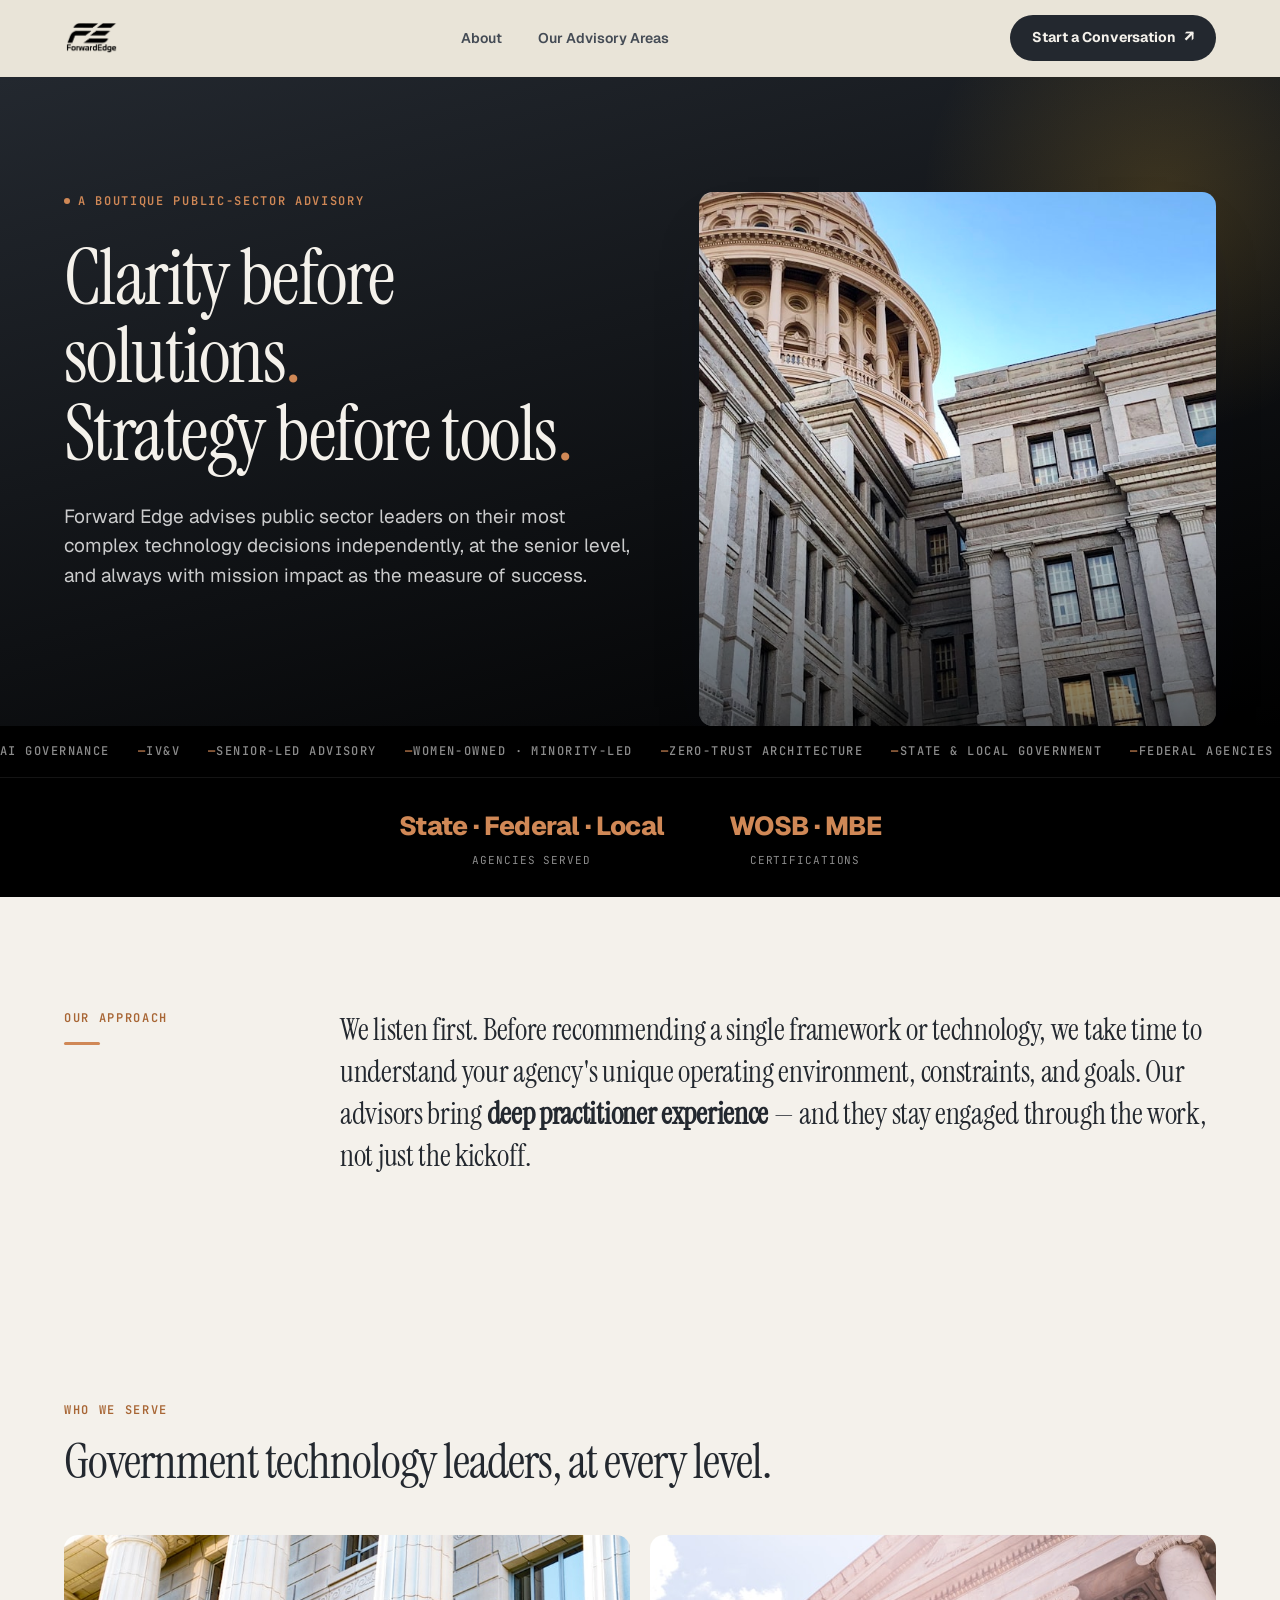
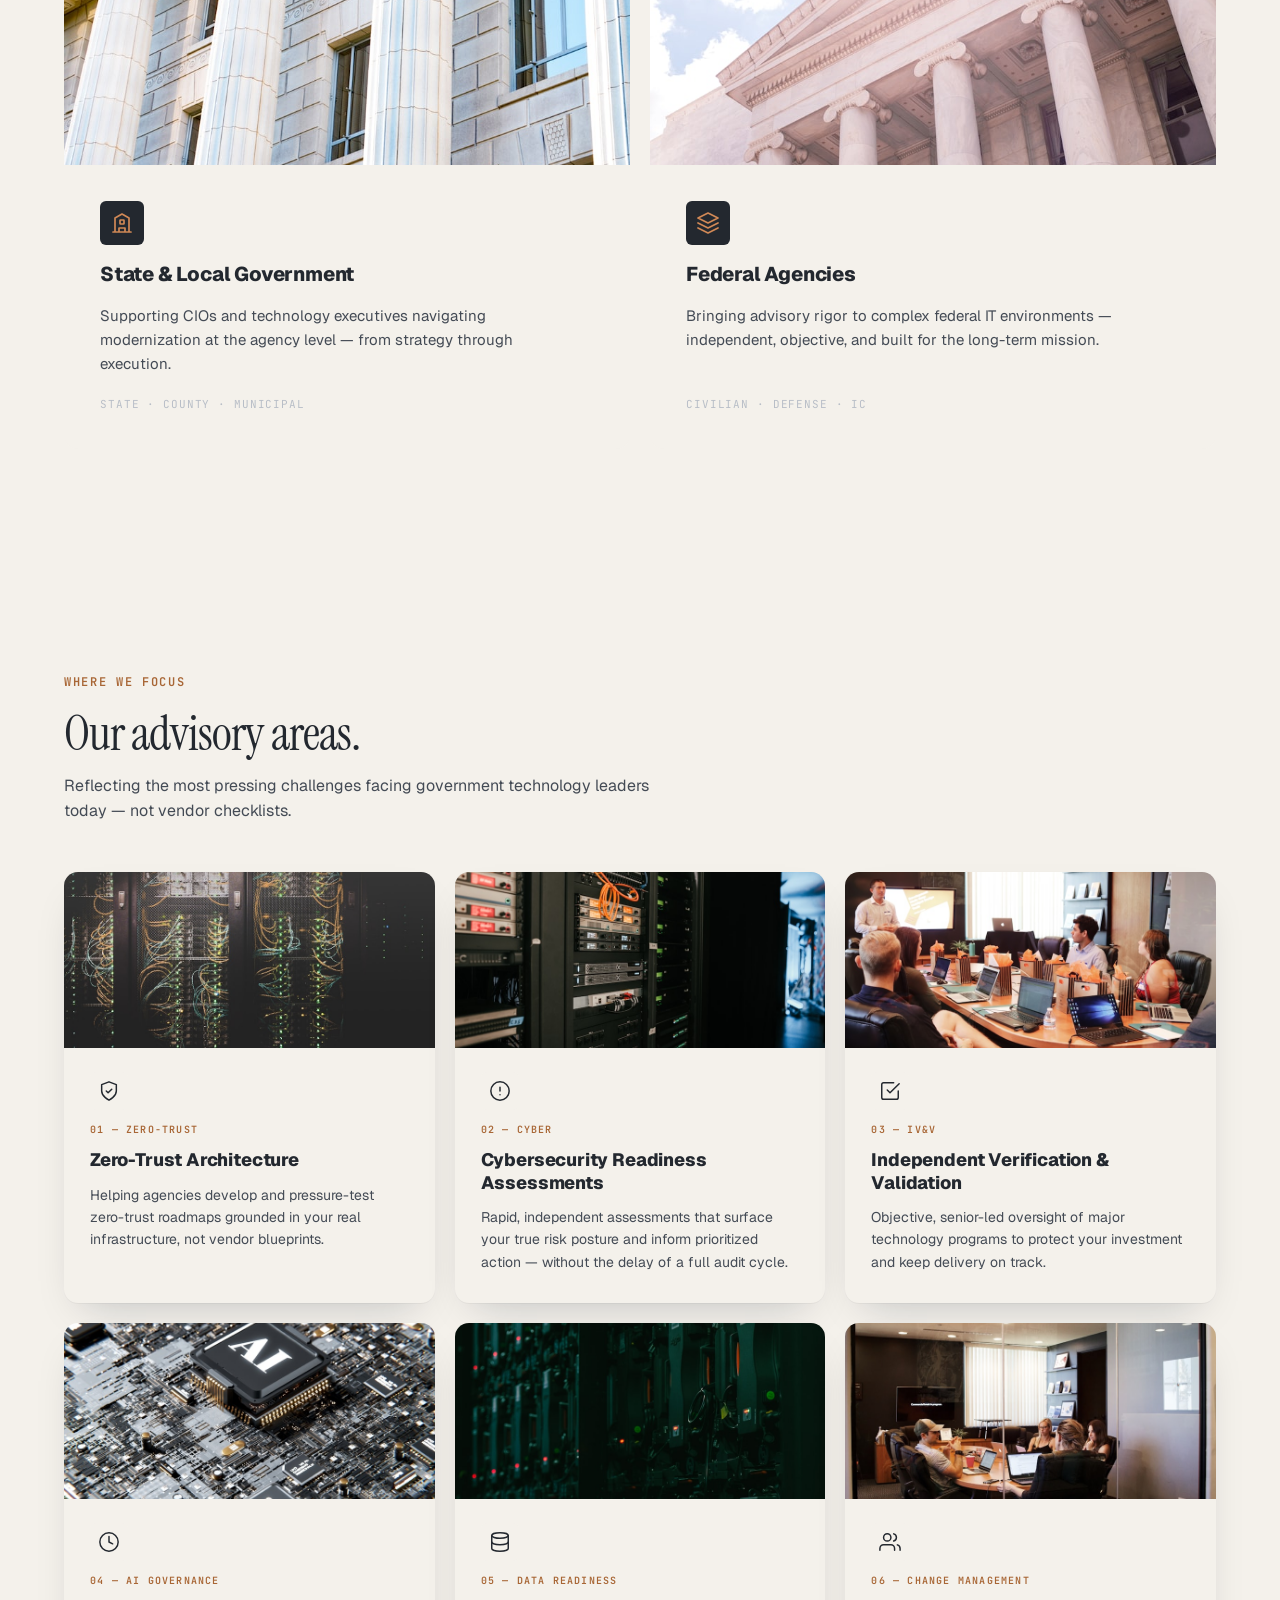
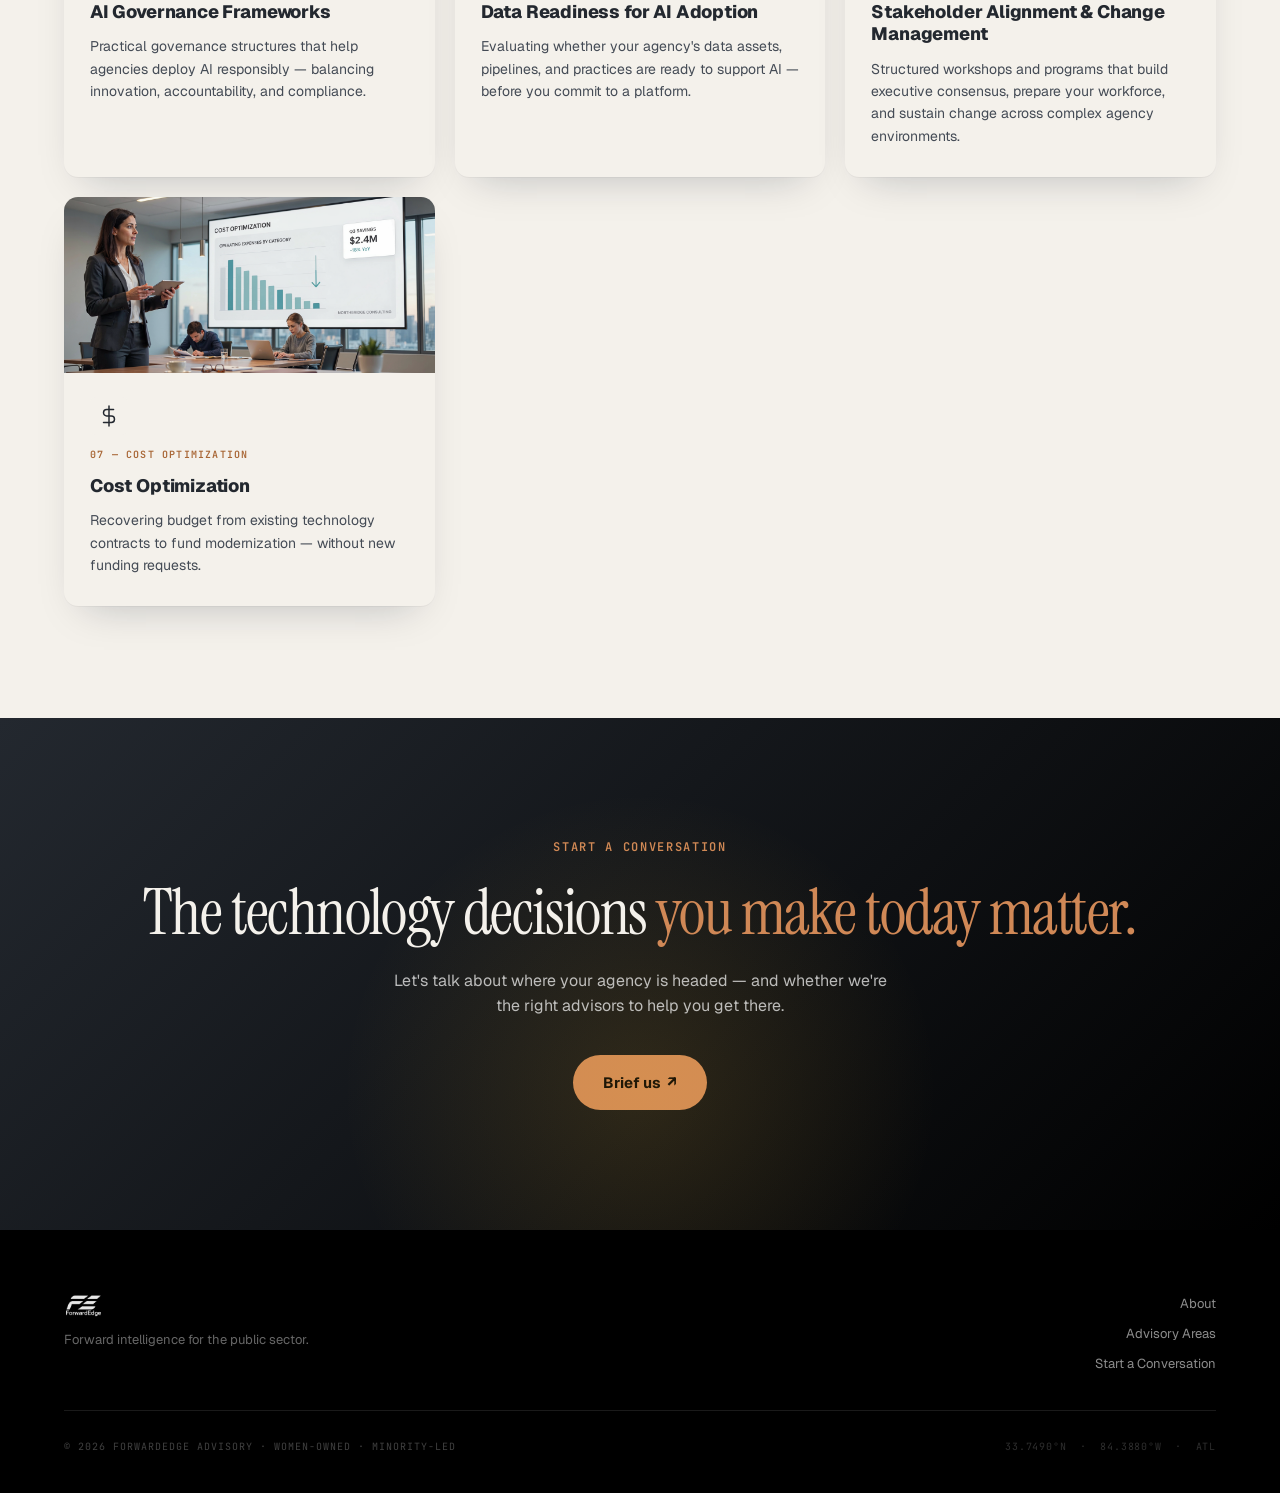
==== index.html @ 0c8e80bb "Hide Insights section and remove all links to it" ====
<!doctype html>
<html lang="en">
<head>
  <meta charset="utf-8" />
  <meta name="viewport" content="width=device-width, initial-scale=1" />
  <meta name="description" content="ForwardEdge Advisory — A women-owned, minority-led, AI-native public sector advisory firm. Strategy, modernization, and responsible AI as one practice." />
  <title>ForwardEdge Advisory — Forward Intelligence for the Public Sector</title>

  <link rel="preconnect" href="https://fonts.googleapis.com" />
  <link rel="preconnect" href="https://fonts.gstatic.com" crossorigin />
  <link href="https://fonts.googleapis.com/css2?family=Instrument+Serif:ital@0;1&family=Geist:wght@400;500;600;700;800&family=JetBrains+Mono:wght@400;500;600&display=swap" rel="stylesheet" />

  <style>
    :root {
      --color-navy:      #23282F;
      --color-navy-deep: #000000;
      --color-navy-mid:  #444B55;
      --color-white:     #F4F1EB;
      --color-fog:       #F4F1EB;
      --color-cloud:     #E8E2D5;
      --color-slate:     #444B55;
      --color-mist:      #B8BEC7;
      --color-gold:      #D08856;
      --color-gold-deep: #A86635;

      --font-display: "Instrument Serif", Georgia, serif;
      --font-sans: "Geist", system-ui, -apple-system, sans-serif;
      --font-mono: "JetBrains Mono", ui-monospace, Menlo, monospace;

      --radius-sm: 6px;
      --radius-md: 14px;
      --radius-pill: 9999px;

      --shadow-card: 0 1px 0 rgba(0,0,0,.04), 0 18px 40px -20px rgba(6,18,38,.25);
      --shadow-hover: 0 2px 0 rgba(0,0,0,.06), 0 30px 60px -28px rgba(6,18,38,.35);

      --container: 1280px;
      --gutter: clamp(20px, 5vw, 72px);
    }

    *, *::before, *::after { box-sizing: border-box; margin: 0; padding: 0; }
    html, body {
      background: var(--color-white);
      color: var(--color-navy);
      font-family: var(--font-sans);
      font-size: 16px;
      line-height: 1.55;
      -webkit-font-smoothing: antialiased;
      -moz-osx-font-smoothing: grayscale;
    }
    img { max-width: 100%; display: block; }
    a { color: inherit; text-decoration: none; }
    ::selection { background: var(--color-gold); color: var(--color-navy-deep); }

    .container { max-width: var(--container); margin: 0 auto; padding: 0 var(--gutter); }

    .eyebrow {
      font-family: var(--font-mono);
      font-size: 12px;
      font-weight: 600;
      letter-spacing: 0.14em;
      text-transform: uppercase;
      color: var(--color-gold-deep);
      display: flex;
      align-items: center;
      gap: 8px;
    }
    .eyebrow .dot { width: 6px; height: 6px; border-radius: 50%; background: var(--color-gold); }
    .eyebrow.on-dark { color: var(--color-gold); }

    /* Nav */
    .nav {
      position: sticky;
      top: 0;
      z-index: 100;
      background: rgba(232,226,213,0.88);
      backdrop-filter: saturate(140%) blur(14px);
      -webkit-backdrop-filter: saturate(140%) blur(14px);
      border-bottom: 1px solid var(--color-cloud);
    }
    .nav-inner {
      display: flex;
      align-items: center;
      justify-content: space-between;
      height: 76px;
      gap: 24px;
    }
    .nav-logo img { height: 34px; width: auto; }
    .nav-links { display: flex; align-items: center; gap: 4px; list-style: none; }
    .nav-links a {
      font-size: 14px;
      font-weight: 600;
      color: var(--color-slate);
      padding: 10px 16px;
      border-radius: var(--radius-pill);
      transition: color .15s, background .15s;
    }
    .nav-links a:hover { color: var(--color-navy); background: var(--color-fog); }
    .nav-cta {
      display: inline-flex;
      align-items: center;
      gap: 8px;
      padding: 12px 22px;
      background: var(--color-navy);
      color: var(--color-white);
      font-size: 14px;
      font-weight: 700;
      border: none;
      border-radius: var(--radius-pill);
      cursor: pointer;
      transition: background .15s, transform .15s;
      white-space: nowrap;
    }
    .nav-cta:hover { background: var(--color-navy-mid); transform: translateY(-1px); }
    .nav-hamburger {
      display: none;
      flex-direction: column;
      gap: 5px;
      background: none;
      border: none;
      cursor: pointer;
      padding: 4px;
    }
    .nav-hamburger span { display: block; width: 22px; height: 2px; background: var(--color-navy); border-radius: 2px; }

    .brand-img {
      width: 100%;
      height: 100%;
      object-fit: cover;
      display: block;
      transition: transform 0.55s ease;
    }

    /* Hero */
    .hero {
      position: relative;
      background: linear-gradient(165deg, var(--color-navy) 0%, var(--color-navy-deep) 100%);
      color: var(--color-white);
      overflow: hidden;
      padding: clamp(72px, 9vw, 120px) 0 0;
    }
    .hero::before {
      content: "";
      position: absolute;
      top: -120px; right: -120px;
      width: 480px; height: 480px;
      border-radius: 50%;
      background: radial-gradient(circle, rgba(242,182,50,0.18), transparent 70%);
    }
    .hero-inner {
      position: relative;
      display: grid;
      grid-template-columns: 1.05fr 0.95fr;
      gap: clamp(40px, 5vw, 80px);
      align-items: center;
    }
    .hero-content { padding-bottom: clamp(64px, 9vw, 104px); }
    .hero-eyebrow { margin-bottom: 28px; }
    .hero-headline {
      font-family: var(--font-display);
      font-size: clamp(44px, 6vw, 80px);
      font-weight: 400;
      line-height: 1.02;
      letter-spacing: -0.02em;
      margin-bottom: 28px;
      max-width: 16ch;
    }
    .hero-headline .accent { color: var(--color-gold); }
    .hero-lead {
      font-size: clamp(16px, 1.5vw, 19px);
      line-height: 1.55;
      color: rgba(255,255,255,0.78);
      max-width: 48ch;
      margin-bottom: 32px;
    }
    .hero-actions { display: flex; align-items: center; gap: 14px; flex-wrap: wrap; margin-bottom: 28px; }
    .hero-note {
      font-family: var(--font-mono);
      font-size: 11px;
      letter-spacing: 0.10em;
      text-transform: uppercase;
      color: rgba(255,255,255,0.45);
    }
    .hero-img-wrap {
      align-self: stretch;
      border-radius: var(--radius-md);
      overflow: hidden;
      min-height: 460px;
      position: relative;
      box-shadow: var(--shadow-hover);
    }
    .hero-img-wrap img {
      position: absolute; inset: 0; width: 100%; height: 100%; object-fit: cover;
      animation: hero-pan 18s ease-in-out infinite alternate;
      transform-origin: center;
    }
    .hero-img-wrap::after {
      content: "";
      position: absolute; inset: 0;
      background: linear-gradient(180deg, rgba(35,40,47,0) 50%, rgba(0,0,0,0.55) 100%);
    }
    @keyframes hero-pan {
      0%   { transform: scale(1) translate(0, 0); }
      100% { transform: scale(1.18) translate(-2.5%, -2%); }
    }

    /* Moving banner */
    .marquee {
      background: var(--color-navy-deep);
      overflow: hidden;
      border-bottom: 1px solid rgba(255,255,255,0.08);
    }
    .marquee-track {
      display: flex;
      width: max-content;
      animation: marquee-scroll 32s linear infinite;
    }
    .marquee-track span {
      display: inline-flex;
      align-items: center;
      gap: 14px;
      padding: 16px 0;
      font-family: var(--font-mono);
      font-size: 12px;
      font-weight: 500;
      letter-spacing: 0.12em;
      text-transform: uppercase;
      color: rgba(255,255,255,0.55);
      white-space: nowrap;
    }
    .marquee-track span::after {
      content: "—";
      color: var(--color-gold);
      margin-left: 14px;
    }
    @keyframes marquee-scroll {
      0%   { transform: translateX(0); }
      100% { transform: translateX(-50%); }
    }
    @media (prefers-reduced-motion: reduce) {
      .hero-img-wrap img { animation: none; }
      .marquee-track { animation: none; }
    }

    .btn {
      display: inline-flex;
      align-items: center;
      gap: 8px;
      padding: 14px 26px;
      font-family: var(--font-sans);
      font-size: 14px;
      font-weight: 700;
      border-radius: var(--radius-pill);
      border: none;
      cursor: pointer;
      transition: all .15s;
      text-decoration: none;
    }
    .btn-gold { background: var(--color-gold); color: var(--color-navy-deep); }
    .btn-gold:hover { background: var(--color-gold-deep); transform: translateY(-1px); }
    .btn-outline-light { background: transparent; color: var(--color-white); border: 1.5px solid rgba(255,255,255,0.35); }
    .btn-outline-light:hover { border-color: var(--color-white); }
    .btn-navy { background: var(--color-navy); color: var(--color-white); }
    .btn-navy:hover { background: var(--color-navy-mid); transform: translateY(-1px); }
    .btn-outline-dark { background: transparent; color: var(--color-navy); border: 1.5px solid var(--color-cloud); }
    .btn-outline-dark:hover { border-color: var(--color-navy); }
    .btn-arrow { font-size: 16px; line-height: 1; }

    /* Stat strip */
    .stat-strip {
      background: var(--color-navy-deep);
      padding: 28px 0;
    }
    .stat-grid {
      display: flex;
      justify-content: center;
      flex-wrap: wrap;
      gap: 24px 64px;
      text-align: center;
    }
    .stat-grid .stat-num {
      font-size: clamp(18px, 2.2vw, 26px);
      font-weight: 800;
      color: var(--color-gold);
      letter-spacing: -0.02em;
      white-space: nowrap;
    }
    .stat-grid .stat-label {
      font-family: var(--font-mono);
      font-size: 11px;
      letter-spacing: 0.08em;
      text-transform: uppercase;
      color: rgba(255,255,255,0.55);
      margin-top: 6px;
    }

    /* Positioning */
    .positioning { padding: clamp(72px, 9vw, 112px) 0; background: var(--color-fog); }
    .positioning-inner {
      display: grid;
      grid-template-columns: 220px 1fr;
      gap: 56px;
      align-items: start;
    }
    .positioning-rule { width: 36px; height: 3px; background: var(--color-gold); margin-top: 14px; border-radius: 2px; }
    .positioning-text {
      font-family: var(--font-display);
      font-size: clamp(22px, 2.8vw, 30px);
      font-weight: 400;
      line-height: 1.4;
      letter-spacing: -0.01em;
      color: var(--color-navy);
    }
    .positioning-text strong { color: var(--color-navy); font-weight: 800; }

    /* Section headers */
    .section-header { margin-bottom: 48px; max-width: 70ch; }
    .section-header .eyebrow { margin-bottom: 16px; }
    .section-header h2 {
      font-family: var(--font-display);
      font-size: clamp(32px, 4vw, 48px);
      font-weight: 400;
      letter-spacing: -0.02em;
      color: var(--color-navy);
      line-height: 1.08;
      margin-bottom: 14px;
    }
    .section-header p { font-size: 16px; color: var(--color-slate); max-width: 56ch; }
    .section-header.split { display: flex; align-items: flex-end; justify-content: space-between; gap: 24px; }

    /* Who we serve */
    .serve { padding: clamp(72px, 9vw, 112px) 0; background: var(--color-white); }
    .serve-grid { display: grid; grid-template-columns: 1fr 1fr; gap: 20px; }
    .serve-card {
      background: var(--color-fog);
      border-radius: var(--radius-md);
      overflow: hidden;
      display: flex;
      flex-direction: column;
      transition: box-shadow .2s, transform .2s;
    }
    .serve-card:hover { box-shadow: var(--shadow-hover); transform: translateY(-3px); }
    .serve-card-img { height: 230px; overflow: hidden; }
    .serve-card-img img { width: 100%; height: 100%; object-fit: cover; transition: transform .55s ease; }
    .serve-card:hover .serve-card-img img { transform: scale(1.05); }
    .serve-card-body { padding: clamp(26px, 3vw, 36px); display: flex; flex-direction: column; gap: 14px; flex: 1; }
    .serve-icon {
      width: 44px; height: 44px;
      display: flex; align-items: center; justify-content: center;
      background: var(--color-navy);
      border-radius: var(--radius-sm);
    }
    .serve-icon svg { width: 24px; height: 24px; stroke: var(--color-gold); fill: none; stroke-width: 1.7; }
    .serve-card h3 { font-size: 20px; font-weight: 800; color: var(--color-navy); letter-spacing: -0.01em; }
    .serve-card p { font-size: 15px; color: var(--color-slate); line-height: 1.6; max-width: 44ch; }
    .serve-tag { margin-top: auto; padding-top: 6px; font-family: var(--font-mono); font-size: 11px; letter-spacing: 0.08em; text-transform: uppercase; color: var(--color-mist); }

    /* Advisory */
    .advisory { padding: clamp(72px, 9vw, 112px) 0; background: var(--color-fog); }
    .advisory-grid { display: grid; grid-template-columns: repeat(3, 1fr); gap: 20px; }
    .advisory-card {
      background: var(--color-white);
      border-radius: var(--radius-md);
      box-shadow: var(--shadow-card);
      overflow: hidden;
      display: flex;
      flex-direction: column;
      transition: box-shadow .2s, transform .2s;
    }
    .advisory-card:hover { box-shadow: var(--shadow-hover); transform: translateY(-3px); }
    .advisory-card-img { height: 176px; overflow: hidden; position: relative; }
    .advisory-card-img img { width: 100%; height: 100%; object-fit: cover; transition: transform .55s ease; }
    .advisory-card:hover .advisory-card-img img { transform: scale(1.06); }
    .advisory-card-body { padding: 24px 26px 30px; display: flex; flex-direction: column; gap: 12px; flex: 1; }
    .advisory-card-icon {
      width: 38px; height: 38px;
      display: flex; align-items: center; justify-content: center;
      background: var(--color-fog);
      border-radius: var(--radius-sm);
    }
    .advisory-card-icon svg { width: 22px; height: 22px; stroke: var(--color-navy); stroke-width: 1.6; fill: none; stroke-linecap: round; stroke-linejoin: round; }
    .advisory-card-num { font-family: var(--font-mono); font-size: 10px; letter-spacing: 0.12em; text-transform: uppercase; color: var(--color-gold-deep); font-weight: 600; }
    .advisory-card h3 { font-size: 18px; font-weight: 800; color: var(--color-navy); letter-spacing: -0.01em; line-height: 1.25; }
    .advisory-card p { font-size: 14px; color: var(--color-slate); line-height: 1.6; flex: 1; }

    /* How we work */
    .how { padding: clamp(72px, 9vw, 112px) 0; background: var(--color-navy); color: var(--color-white); }
    .how-inner { display: grid; grid-template-columns: 1fr 1fr; gap: clamp(40px, 6vw, 96px); align-items: start; }
    .how-left h2 { font-family: var(--font-display); font-size: clamp(32px, 4vw, 48px); font-weight: 400; letter-spacing: -0.02em; line-height: 1.08; margin-bottom: 20px; }
    .how-left .eyebrow { margin-bottom: 18px; }
    .how-left p { font-size: 16px; color: rgba(255,255,255,0.72); line-height: 1.6; margin-bottom: 32px; max-width: 50ch; }
    .how-steps { display: flex; flex-direction: column; border-top: 1px solid rgba(255,255,255,0.14); }
    .how-step { display: grid; grid-template-columns: 44px 1fr; gap: 16px; padding: 22px 0; border-bottom: 1px solid rgba(255,255,255,0.14); }
    .how-step-num { font-family: var(--font-mono); font-size: 12px; font-weight: 700; color: var(--color-gold); padding-top: 2px; }
    .how-step h4 { font-size: 15px; font-weight: 700; margin-bottom: 4px; }
    .how-step p { font-size: 14px; color: rgba(255,255,255,0.6); line-height: 1.5; margin: 0; }
    .how-right { padding-top: 8px; }
    .how-principles { background: rgba(255,255,255,0.06); border: 1px solid rgba(255,255,255,0.12); border-radius: var(--radius-md); padding: 32px; }
    .how-principles .eyebrow { margin-bottom: 22px; }
    .principle { padding: 18px 0; border-bottom: 1px solid rgba(255,255,255,0.12); }
    .principle:last-child { border-bottom: none; }
    .principle-quote { font-family: var(--font-display); font-size: 18px; font-weight: 400; font-style: italic; letter-spacing: -0.01em; line-height: 1.4; color: var(--color-white); }

    /* Insights */
    .insights { padding: clamp(72px, 9vw, 112px) 0; background: var(--color-white); }
    .insights-grid { display: grid; grid-template-columns: repeat(3, 1fr); gap: 20px; }
    .insight-card {
      background: var(--color-fog);
      border-radius: var(--radius-md);
      padding: 28px 26px 30px;
      display: flex;
      flex-direction: column;
      gap: 14px;
      transition: box-shadow .2s, transform .2s;
      cursor: pointer;
    }
    .insight-card:hover { box-shadow: var(--shadow-hover); transform: translateY(-3px); background: var(--color-white); }
    .insight-meta { font-family: var(--font-mono); font-size: 11px; letter-spacing: 0.08em; text-transform: uppercase; color: var(--color-mist); }
    .insight-card h3 { font-family: var(--font-display); font-size: 22px; font-weight: 400; color: var(--color-navy); line-height: 1.2; letter-spacing: -0.01em; }
    .insight-card p { font-size: 14px; color: var(--color-slate); line-height: 1.55; }
    .insight-arrow { display: inline-flex; align-items: center; gap: 6px; font-family: var(--font-mono); font-size: 11px; font-weight: 700; letter-spacing: 0.08em; text-transform: uppercase; color: var(--color-gold-deep); margin-top: auto; padding-top: 6px; }

    /* CTA strip */
    .cta-strip {
      padding: clamp(72px, 10vw, 120px) 0;
      background: linear-gradient(135deg, var(--color-navy) 0%, var(--color-navy-deep) 100%);
      text-align: center;
      color: var(--color-white);
      position: relative;
      overflow: hidden;
    }
    .cta-strip::before {
      content: "";
      position: absolute; bottom: -160px; left: 50%;
      transform: translateX(-50%);
      width: 600px; height: 600px;
      border-radius: 50%;
      background: radial-gradient(circle, rgba(242,182,50,0.14), transparent 70%);
    }
    .cta-strip .eyebrow { justify-content: center; margin-bottom: 24px; }
    .cta-strip h2 { font-family: var(--font-display); font-size: clamp(36px, 5vw, 64px); font-weight: 400; letter-spacing: -0.025em; line-height: 1.0; margin-bottom: 24px; position: relative; }
    .cta-strip h2 .accent { color: var(--color-gold); }
    .cta-strip p { font-size: 16px; color: rgba(255,255,255,0.7); max-width: 46ch; margin: 0 auto 36px; line-height: 1.55; position: relative; }

    /* Footer */
    .footer { padding: clamp(48px, 5vw, 72px) 0 clamp(24px, 3vw, 40px); background: var(--color-navy-deep); color: var(--color-white); }
    .footer-inner { display: grid; grid-template-columns: 1fr auto; gap: 40px; padding-bottom: 36px; border-bottom: 1px solid rgba(255,255,255,0.1); margin-bottom: 28px; }
    .footer-logo img { height: 24px; width: auto; filter: brightness(0) invert(1); opacity: 0.9; }
    .footer-tagline { font-size: 13px; color: rgba(255,255,255,0.4); margin-top: 12px; }
    .footer-nav { display: flex; flex-direction: column; gap: 10px; align-items: flex-end; }
    .footer-nav a { font-size: 13px; color: rgba(255,255,255,0.55); transition: color .15s; }
    .footer-nav a:hover { color: var(--color-gold); }
    .footer-bottom { display: flex; align-items: center; justify-content: space-between; gap: 16px; }
    .footer-copy { font-family: var(--font-mono); font-size: 10px; letter-spacing: 0.10em; text-transform: uppercase; color: rgba(255,255,255,0.25); }
    .footer-coord { font-family: var(--font-mono); font-size: 10px; letter-spacing: 0.08em; color: rgba(255,255,255,0.18); }

    /* Mobile nav overlay */
    .mobile-nav { display: none; position: fixed; inset: 0; z-index: 200; background: var(--color-navy); padding: 20px var(--gutter) 40px; flex-direction: column; }
    .mobile-nav.open { display: flex; }
    .mobile-nav-top { display: flex; justify-content: space-between; align-items: center; margin-bottom: 40px; }
    .mobile-nav ul { list-style: none; display: flex; flex-direction: column; flex: 1; }
    .mobile-nav ul li a { display: block; font-size: 26px; font-weight: 700; color: var(--color-white); padding: 16px 0; border-bottom: 1px solid rgba(255,255,255,0.12); }
    .mobile-nav-cta { margin-top: 32px; }
    .close-btn { background: none; border: none; cursor: pointer; font-size: 24px; color: var(--color-white); line-height: 1; }

    @media (max-width: 1000px) {
      .hero-inner { grid-template-columns: 1fr; }
      .hero-img-wrap { display: none; }
    }
    @media (max-width: 900px) {
      .nav-links { display: none; }
      .nav-cta { display: none; }
      .nav-hamburger { display: flex; }
      .advisory-grid { grid-template-columns: 1fr 1fr; }
      .insights-grid { grid-template-columns: 1fr 1fr; }
      .how-inner { grid-template-columns: 1fr; }
      .positioning-inner { grid-template-columns: 1fr; gap: 24px; }
    }
    @media (max-width: 640px) {
      .serve-grid { grid-template-columns: 1fr; }
      .advisory-grid { grid-template-columns: 1fr; }
      .insights-grid { grid-template-columns: 1fr; }
      .section-header.split { flex-direction: column; align-items: flex-start; }
      .footer-inner { grid-template-columns: 1fr; }
      .footer-nav { align-items: flex-start; }
      .footer-bottom { flex-direction: column; align-items: flex-start; gap: 8px; }
    }
  </style>
</head>

<body>

  <!-- Nav -->
  <nav class="nav" role="navigation" aria-label="Main navigation">
    <div class="container">
      <div class="nav-inner">
        <a href="/" class="nav-logo" aria-label="ForwardEdge — Home">
          <img src="assets/fe-lockup-black.png" alt="ForwardEdge" />
        </a>
        <ul class="nav-links">
          <li><a href="#about">About</a></li>
          <li><a href="#advisory">Our Advisory Areas</a></li>
        </ul>
        <a href="#contact" class="nav-cta">Start a Conversation <span class="btn-arrow">↗</span></a>
        <button class="nav-hamburger" id="menuBtn" aria-label="Open menu" aria-expanded="false">
          <span></span><span></span><span></span>
        </button>
      </div>
    </div>
  </nav>

  <!-- Mobile nav -->
  <div class="mobile-nav" id="mobileNav" role="dialog" aria-label="Navigation menu">
    <div class="mobile-nav-top">
      <a href="/" class="nav-logo">
        <img src="assets/fe-lockup-paper.png" alt="ForwardEdge" style="height:30px; filter:brightness(0) invert(1);" />
      </a>
      <button class="close-btn" id="closeBtn" aria-label="Close menu">✕</button>
    </div>
    <ul>
      <li><a href="#about" onclick="closeMobileNav()">About</a></li>
      <li><a href="#advisory" onclick="closeMobileNav()">Our Advisory Areas</a></li>
    </ul>
    <div class="mobile-nav-cta">
      <a href="#contact" class="btn btn-gold" onclick="closeMobileNav()" style="font-size:15px; padding:14px 24px;">
        Start a Conversation <span class="btn-arrow">↗</span>
      </a>
    </div>
  </div>

  <!-- Hero -->
  <section class="hero" id="home">
    <div class="container">
      <div class="hero-inner">
        <div class="hero-content">
          <div class="eyebrow on-dark hero-eyebrow"><span class="dot"></span>A BOUTIQUE PUBLIC-SECTOR ADVISORY</div>
          <h1 class="hero-headline">Clarity before solutions<span class="accent">.</span><br>Strategy before tools<span class="accent">.</span></h1>
          <p class="hero-lead">
            Forward Edge advises public sector leaders on their most complex technology decisions independently, at the senior level, and always with mission impact as the measure of success.
          </p>
        </div>
        <div class="hero-img-wrap">
          <img src="assets/img/hero.jpg" alt="Government architecture" loading="eager" />
        </div>
      </div>
    </div>
  </section>

  <!-- Moving banner -->
  <div class="marquee" aria-hidden="true">
    <div class="marquee-track">
      <span>AI Governance</span><span>IV&amp;V</span><span>Senior-Led Advisory</span><span>Women-Owned · Minority-Led</span><span>Zero-Trust Architecture</span><span>State &amp; Local Government</span><span>Federal Agencies</span>
      <span>AI Governance</span><span>IV&amp;V</span><span>Senior-Led Advisory</span><span>Women-Owned · Minority-Led</span><span>Zero-Trust Architecture</span><span>State &amp; Local Government</span><span>Federal Agencies</span>
    </div>
  </div>

  <!-- Stat strip -->
  <div class="stat-strip">
    <div class="container">
      <div class="stat-grid">
        <div><div class="stat-num">State · Federal · Local</div><div class="stat-label">Agencies Served</div></div>
        <div><div class="stat-num">WOSB · MBE</div><div class="stat-label">Certifications</div></div>
      </div>
    </div>
  </div>

  <!-- Positioning -->
  <section class="positioning" id="about">
    <div class="container">
      <div class="positioning-inner">
        <div>
          <div class="eyebrow">OUR APPROACH</div>
          <div class="positioning-rule"></div>
        </div>
        <p class="positioning-text">
          We listen first. Before recommending a single framework or technology, we take time to understand your agency's unique operating environment, constraints, and goals. Our advisors bring <strong>deep practitioner experience</strong> — and they stay engaged through the work, not just the kickoff.
        </p>
      </div>
    </div>
  </section>

  <!-- Who We Serve -->
  <section class="serve">
    <div class="container">
      <div class="section-header">
        <div class="eyebrow">WHO WE SERVE</div>
        <h2>Government technology leaders, at every level.</h2>
      </div>
      <div class="serve-grid">

        <div class="serve-card">
          <div class="serve-card-img"><img src="assets/img/state-local.jpg" alt="State and local government building" loading="lazy" /></div>
          <div class="serve-card-body">
            <div class="serve-icon">
              <svg viewBox="0 0 24 24" stroke-linecap="round" stroke-linejoin="round"><path d="M3 21h18M5 21V7l7-4 7 4v14M9 21v-4h6v4"/><rect x="10" y="9" width="4" height="4" rx=".5"/></svg>
            </div>
            <h3>State &amp; Local Government</h3>
            <p>Supporting CIOs and technology executives navigating modernization at the agency level — from strategy through execution.</p>
            <div class="serve-tag">State · County · Municipal</div>
          </div>
        </div>

        <div class="serve-card">
          <div class="serve-card-img"><img src="assets/img/federal.jpg" alt="Federal government building" loading="lazy" /></div>
          <div class="serve-card-body">
            <div class="serve-icon">
              <svg viewBox="0 0 24 24" stroke-linecap="round" stroke-linejoin="round"><path d="M12 2L2 7l10 5 10-5-10-5zM2 17l10 5 10-5M2 12l10 5 10-5"/></svg>
            </div>
            <h3>Federal Agencies</h3>
            <p>Bringing advisory rigor to complex federal IT environments — independent, objective, and built for the long-term mission.</p>
            <div class="serve-tag">Civilian · Defense · IC</div>
          </div>
        </div>

      </div>
    </div>
  </section>

  <!-- Advisory Areas -->
  <section class="advisory" id="advisory">
    <div class="container">
      <div class="section-header">
        <div class="eyebrow">WHERE WE FOCUS</div>
        <h2>Our advisory areas.</h2>
        <p>Reflecting the most pressing challenges facing government technology leaders today — not vendor checklists.</p>
      </div>
      <div class="advisory-grid">

        <article class="advisory-card">
          <div class="advisory-card-img"><img src="assets/img/zero-trust.jpg" alt="Network infrastructure cables" loading="lazy" /></div>
          <div class="advisory-card-body">
            <div class="advisory-card-icon"><svg viewBox="0 0 24 24"><path d="M12 22s8-4 8-10V5l-8-3-8 3v7c0 6 8 10 8 10z"/><path d="M9 12l2 2 4-4"/></svg></div>
            <div class="advisory-card-num">01 — Zero-Trust</div>
            <h3>Zero-Trust Architecture</h3>
            <p>Helping agencies develop and pressure-test zero-trust roadmaps grounded in your real infrastructure, not vendor blueprints.</p>
          </div>
        </article>

        <article class="advisory-card">
          <div class="advisory-card-img"><img src="assets/img/cyber.jpg" alt="Server rack in data center" loading="lazy" /></div>
          <div class="advisory-card-body">
            <div class="advisory-card-icon"><svg viewBox="0 0 24 24"><circle cx="12" cy="12" r="10"/><path d="M12 8v4M12 16h.01"/></svg></div>
            <div class="advisory-card-num">02 — Cyber</div>
            <h3>Cybersecurity Readiness Assessments</h3>
            <p>Rapid, independent assessments that surface your true risk posture and inform prioritized action — without the delay of a full audit cycle.</p>
          </div>
        </article>

        <article class="advisory-card">
          <div class="advisory-card-img"><img src="assets/img/ivv.jpg" alt="Professional team review meeting" loading="lazy" /></div>
          <div class="advisory-card-body">
            <div class="advisory-card-icon"><svg viewBox="0 0 24 24"><path d="M9 11l3 3L22 4"/><path d="M21 12v7a2 2 0 01-2 2H5a2 2 0 01-2-2V5a2 2 0 012-2h11"/></svg></div>
            <div class="advisory-card-num">03 — IV&amp;V</div>
            <h3>Independent Verification &amp; Validation</h3>
            <p>Objective, senior-led oversight of major technology programs to protect your investment and keep delivery on track.</p>
          </div>
        </article>

        <article class="advisory-card">
          <div class="advisory-card-img"><img src="assets/img/ai-gov.jpg" alt="AI chip technology" loading="lazy" /></div>
          <div class="advisory-card-body">
            <div class="advisory-card-icon"><svg viewBox="0 0 24 24"><path d="M12 2a10 10 0 100 20A10 10 0 0012 2z"/><path d="M12 6v6l4 2"/></svg></div>
            <div class="advisory-card-num">04 — AI Governance</div>
            <h3>AI Governance Frameworks</h3>
            <p>Practical governance structures that help agencies deploy AI responsibly — balancing innovation, accountability, and compliance.</p>
          </div>
        </article>

        <article class="advisory-card">
          <div class="advisory-card-img"><img src="assets/img/data-ready.jpg" alt="Large scale data center equipment array" loading="lazy" /></div>
          <div class="advisory-card-body">
            <div class="advisory-card-icon"><svg viewBox="0 0 24 24"><ellipse cx="12" cy="5" rx="9" ry="3"/><path d="M21 12c0 1.66-4.03 3-9 3s-9-1.34-9-3"/><path d="M3 5v14c0 1.66 4.03 3 9 3s9-1.34 9-3V5"/></svg></div>
            <div class="advisory-card-num">05 — Data Readiness</div>
            <h3>Data Readiness for AI Adoption</h3>
            <p>Evaluating whether your agency's data assets, pipelines, and practices are ready to support AI — before you commit to a platform.</p>
          </div>
        </article>

        <article class="advisory-card">
          <div class="advisory-card-img"><img src="assets/img/stakeholder.jpg" alt="Professionals collaborating at table" loading="lazy" /></div>
          <div class="advisory-card-body">
            <div class="advisory-card-icon"><svg viewBox="0 0 24 24"><path d="M17 21v-2a4 4 0 00-4-4H5a4 4 0 00-4 4v2"/><circle cx="9" cy="7" r="4"/><path d="M23 21v-2a4 4 0 00-3-3.87M16 3.13a4 4 0 010 7.75"/></svg></div>
            <div class="advisory-card-num">06 — Change Management</div>
            <h3>Stakeholder Alignment &amp; Change Management</h3>
            <p>Structured workshops and programs that build executive consensus, prepare your workforce, and sustain change across complex agency environments.</p>
          </div>
        </article>

        <!-- 07 Cost Optimization -->
        <article class="advisory-card">
          <div class="advisory-card-img"><img src="assets/img/cost-optimization.png" alt="Advisor presenting a cost optimization analysis in a meeting room" loading="lazy" /></div>
          <div class="advisory-card-body">
            <div class="advisory-card-icon">
              <svg viewBox="0 0 24 24"><path d="M12 1v22M17 5H9.5a3.5 3.5 0 000 7h5a3.5 3.5 0 010 7H6"/></svg>
            </div>
            <div class="advisory-card-num">07 — Cost Optimization</div>
            <h3>Cost Optimization</h3>
            <p>Recovering budget from existing technology contracts to fund modernization — without new funding requests.</p>
          </div>
        </article>

      </div>
    </div>
  </section>

  <!-- How We Work (hidden) -->
  <section class="how" id="how" style="display:none;">
    <div class="container">
      <div class="how-inner">
        <div class="how-left">
          <div class="eyebrow on-dark">HOW WE WORK</div>
          <h2>Senior-level from day one.</h2>
          <p>Government technology decisions carry consequences that outlast any contract. We bring experienced advisors — not fresh consultants — who understand the constraints of the public sector and stay accountable through delivery.</p>
          <div class="how-steps">
            <div class="how-step">
              <span class="how-step-num">01</span>
              <div><h4>Listen before recommending</h4><p>We understand your agency's environment, constraints, and goals before suggesting a single framework.</p></div>
            </div>
            <div class="how-step">
              <span class="how-step-num">02</span>
              <div><h4>Independent, not vendor-aligned</h4><p>Our guidance is objective. We have no software to sell, no platform to push.</p></div>
            </div>
            <div class="how-step">
              <span class="how-step-num">03</span>
              <div><h4>Engaged through execution</h4><p>Our advisors stay in the work — not just the kickoff. From strategy through delivery.</p></div>
            </div>
            <div class="how-step">
              <span class="how-step-num">04</span>
              <div><h4>Memos, not 80-page PDFs</h4><p>Clear thinking, communicated clearly. Findings you can act on immediately.</p></div>
            </div>
          </div>
        </div>
        <div class="how-right">
          <div class="how-principles">
            <div class="eyebrow on-dark">OUR PRINCIPLES</div>
            <div class="principle"><p class="principle-quote">"Strategy, modernization, and responsible AI as one practice — not three vendors."</p></div>
            <div class="principle"><p class="principle-quote">"We leave when you don't need us."</p></div>
            <div class="principle"><p class="principle-quote">"Trusted advisors for government's most complex technology decisions."</p></div>
            <div class="principle"><p class="principle-quote">"Government technology should work for the people it serves."</p></div>
          </div>
        </div>
      </div>
    </div>
  </section>

  <!-- Insights (hidden) -->
  <section class="insights" id="insights" style="display:none;">
    <div class="container">
      <div class="section-header split">
        <div>
          <div class="eyebrow">INSIGHTS</div>
          <h2>What we're thinking about.</h2>
        </div>
        <a href="#" class="btn btn-outline-dark" style="flex-shrink:0;">All Insights →</a>
      </div>
      <div class="insights-grid">

        <article class="insight-card">
          <span class="insight-meta">BRIEF 001 · 6 MIN</span>
          <h3>Why every state CIO needs an AI governance layer before the platforms arrive.</h3>
          <p>The agencies moving fastest on AI adoption are also the ones most exposed. Governance isn't a brake — it's the foundation.</p>
          <span class="insight-arrow">Read brief ↗</span>
        </article>

        <article class="insight-card">
          <span class="insight-meta">BRIEF 002 · 8 MIN</span>
          <h3>Zero-trust in state government: what the CISA framework actually requires you to do.</h3>
          <p>Most agencies are still treating zero-trust as a vendor selection problem. It isn't. Here's what the hard work looks like.</p>
          <span class="insight-arrow">Read brief ↗</span>
        </article>

        <article class="insight-card">
          <span class="insight-meta">BRIEF 003 · 5 MIN</span>
          <h3>The data problem hiding inside every AI readiness assessment.</h3>
          <p>Before your agency commits to an AI platform, ask these four questions about your data. The answers will change the conversation.</p>
          <span class="insight-arrow">Read brief ↗</span>
        </article>

      </div>
    </div>
  </section>

  <!-- CTA Strip -->
  <section class="cta-strip" id="contact">
    <div class="container">
      <div class="eyebrow on-dark">START A CONVERSATION</div>
      <h2>The technology decisions <span class="accent">you make today matter.</span></h2>
      <p>Let's talk about where your agency is headed — and whether we're the right advisors to help you get there.</p>
      <a href="mailto:hello@forwardedge.co" class="btn btn-gold" style="font-size:15px; padding:16px 30px;">Brief us &nbsp;↗</a>
    </div>
  </section>

  <!-- Footer -->
  <footer class="footer">
    <div class="container">
      <div class="footer-inner">
        <div>
          <div class="footer-logo"><img src="assets/fe-lockup-paper.png" alt="ForwardEdge" /></div>
          <p class="footer-tagline">Forward intelligence for the public sector.</p>
        </div>
        <nav class="footer-nav" aria-label="Footer navigation">
          <a href="#about">About</a>
          <a href="#advisory">Advisory Areas</a>
          <a href="#contact">Start a Conversation</a>
        </nav>
      </div>
      <div class="footer-bottom">
        <span class="footer-copy">© 2026 ForwardEdge Advisory · Women-Owned · Minority-Led</span>
        <span class="footer-coord">33.7490°N &nbsp;·&nbsp; 84.3880°W &nbsp;·&nbsp; ATL</span>
      </div>
    </div>
  </footer>

  <script>
    const menuBtn = document.getElementById('menuBtn');
    const closeBtn = document.getElementById('closeBtn');
    const mobileNav = document.getElementById('mobileNav');

    menuBtn.addEventListener('click', () => {
      mobileNav.classList.add('open');
      menuBtn.setAttribute('aria-expanded', 'true');
      document.body.style.overflow = 'hidden';
    });
    closeBtn.addEventListener('click', closeMobileNav);
    function closeMobileNav() {
      mobileNav.classList.remove('open');
      menuBtn.setAttribute('aria-expanded', 'false');
      document.body.style.overflow = '';
    }

    document.querySelectorAll('a[href^="#"]').forEach(anchor => {
      anchor.addEventListener('click', function(e) {
        const target = document.querySelector(this.getAttribute('href'));
        if (target) {
          e.preventDefault();
          target.scrollIntoView({ behavior: 'smooth', block: 'start' });
        }
      });
    });

    function isInInitialViewport(el) {
      const rect = el.getBoundingClientRect();
      return rect.top < window.innerHeight && rect.bottom > 0;
    }
    const observer = new IntersectionObserver((entries) => {
      entries.forEach(entry => {
        if (entry.isIntersecting) {
          entry.target.style.opacity = '1';
          entry.target.style.transform = 'translateY(0)';
          observer.unobserve(entry.target);
        }
      });
    }, { threshold: 0.05, rootMargin: '0px 0px -20px 0px' });

    document.querySelectorAll('.advisory-card, .insight-card, .serve-card, .how-step').forEach(el => {
      el.style.transition = 'opacity 0.45s ease, transform 0.45s ease';
      if (!isInInitialViewport(el)) {
        el.style.opacity = '0';
        el.style.transform = 'translateY(18px)';
      }
      observer.observe(el);
    });
  </script>

</body>
</html>
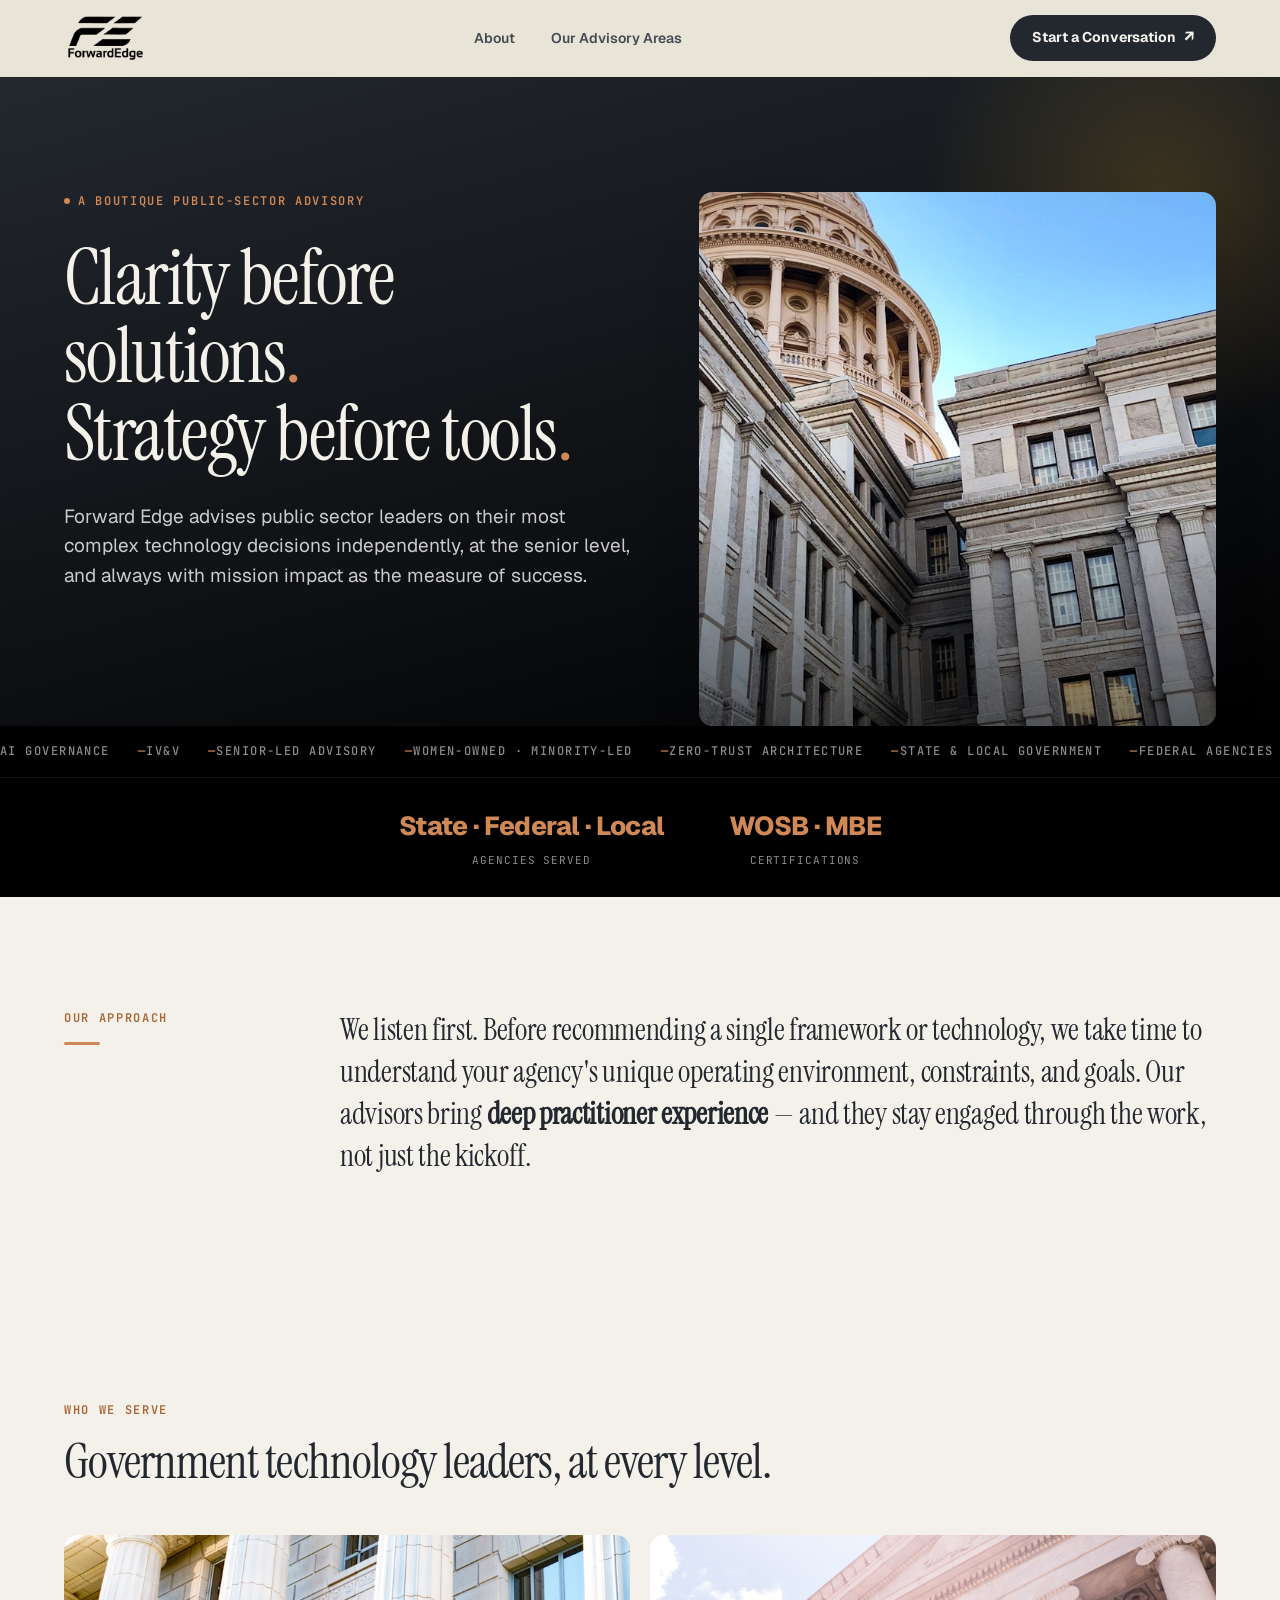
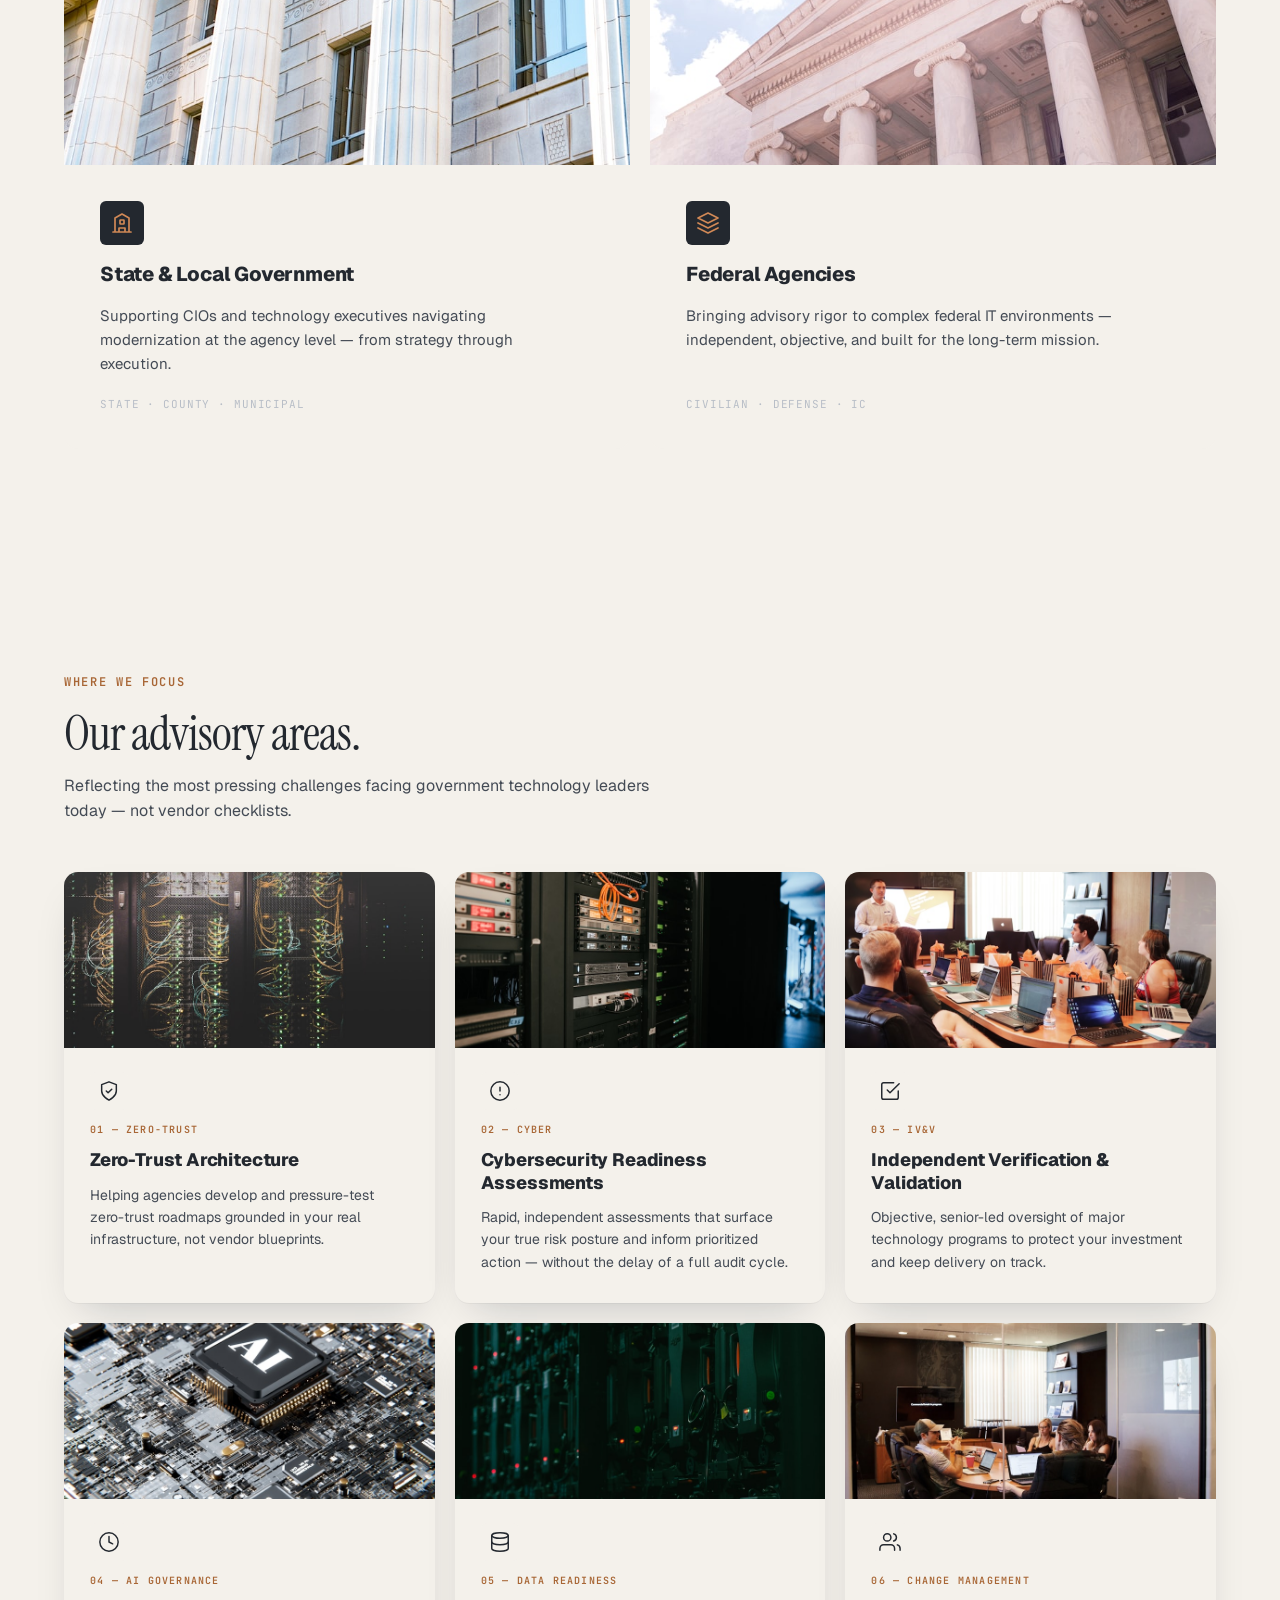
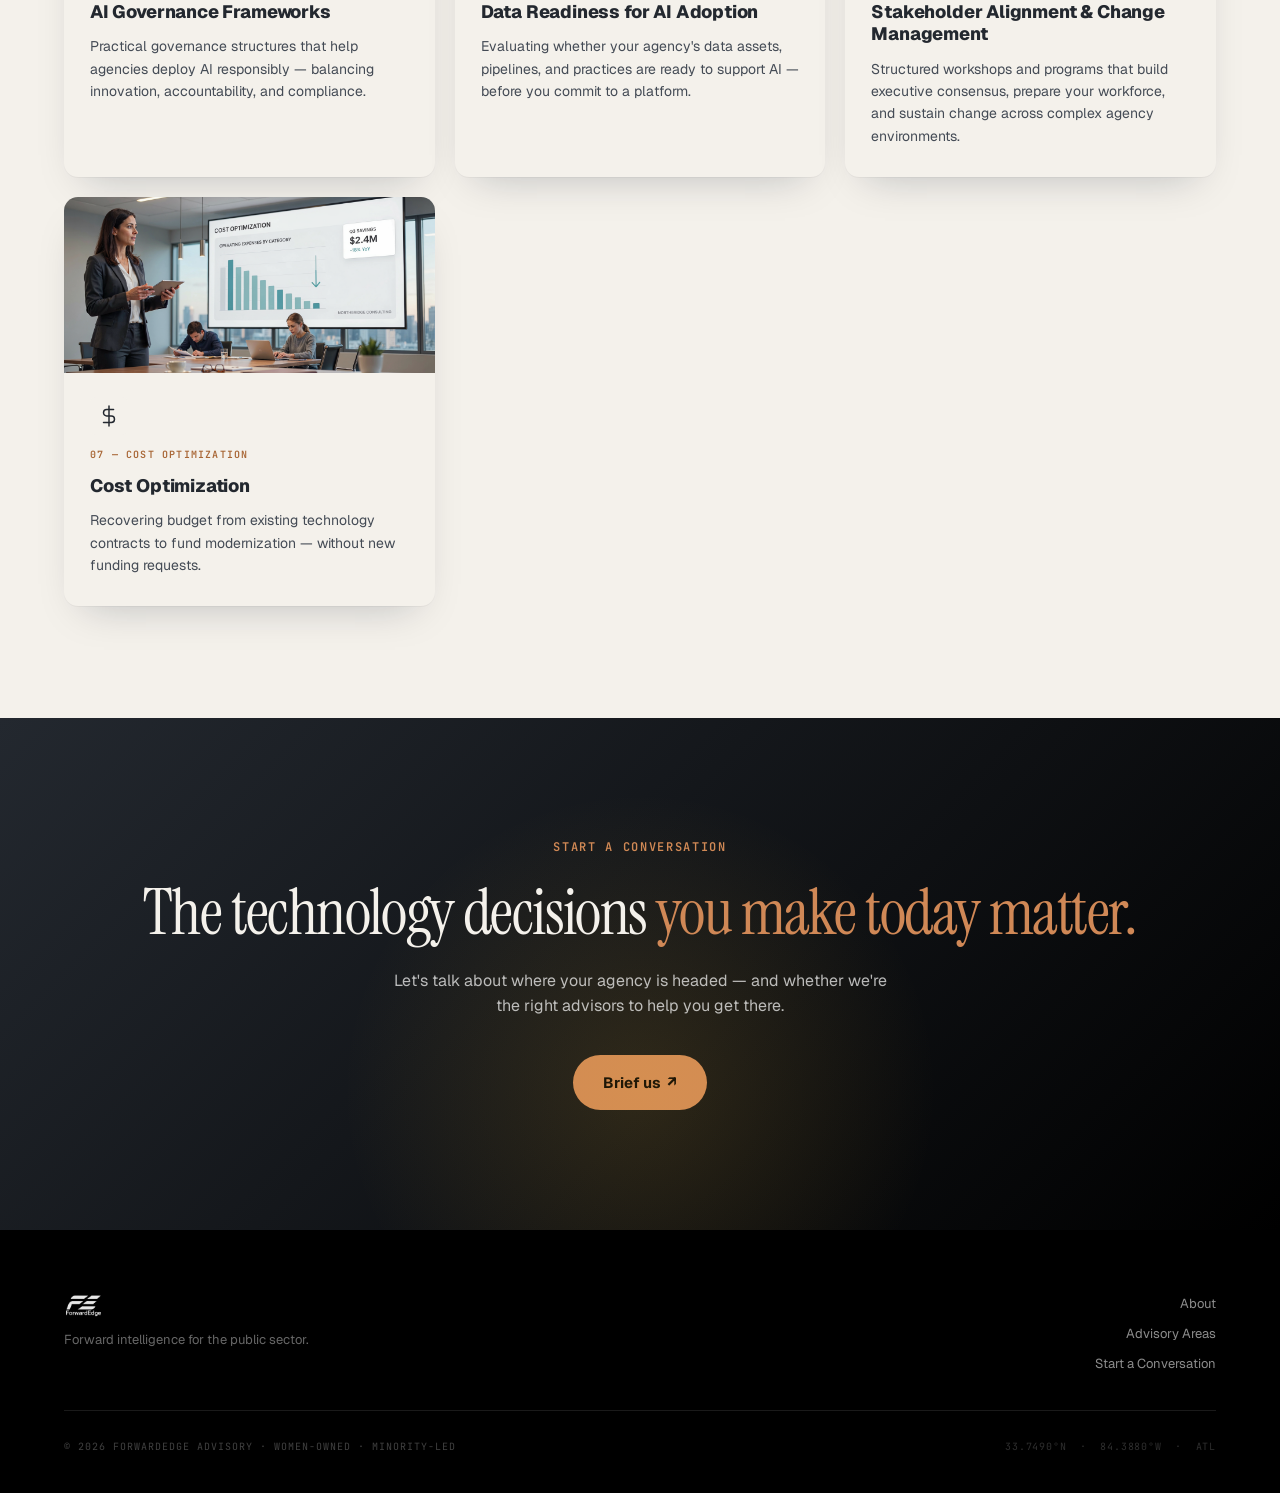
==== commit e7c175b8: "Increase header logo size by 50% site-wide" ====
--- a/index.html
+++ b/index.html
@@ -85,7 +85,7 @@
       height: 76px;
       gap: 24px;
     }
-    .nav-logo img { height: 34px; width: auto; }
+    .nav-logo img { height: 51px; width: auto; }
     .nav-links { display: flex; align-items: center; gap: 4px; list-style: none; }
     .nav-links a {
       font-size: 14px;
@@ -498,10 +498,10 @@
           <img src="assets/fe-lockup-black.png" alt="ForwardEdge" />
         </a>
         <ul class="nav-links">
-          <li><a href="#about">About</a></li>
-          <li><a href="#advisory">Our Advisory Areas</a></li>
+          <li><a href="about.html">About</a></li>
+          <li><a href="advisory.html">Our Advisory Areas</a></li>
         </ul>
-        <a href="#contact" class="nav-cta">Start a Conversation <span class="btn-arrow">↗</span></a>
+        <a href="contact.html" class="nav-cta">Start a Conversation <span class="btn-arrow">↗</span></a>
         <button class="nav-hamburger" id="menuBtn" aria-label="Open menu" aria-expanded="false">
           <span></span><span></span><span></span>
         </button>
@@ -518,11 +518,11 @@
       <button class="close-btn" id="closeBtn" aria-label="Close menu">✕</button>
     </div>
     <ul>
-      <li><a href="#about" onclick="closeMobileNav()">About</a></li>
-      <li><a href="#advisory" onclick="closeMobileNav()">Our Advisory Areas</a></li>
+      <li><a href="about.html" onclick="closeMobileNav()">About</a></li>
+      <li><a href="advisory.html" onclick="closeMobileNav()">Our Advisory Areas</a></li>
     </ul>
     <div class="mobile-nav-cta">
-      <a href="#contact" class="btn btn-gold" onclick="closeMobileNav()" style="font-size:15px; padding:14px 24px;">
+      <a href="contact.html" class="btn btn-gold" onclick="closeMobileNav()" style="font-size:15px; padding:14px 24px;">
         Start a Conversation <span class="btn-arrow">↗</span>
       </a>
     </div>
@@ -626,7 +626,7 @@
       </div>
       <div class="advisory-grid">
 
-        <article class="advisory-card">
+        <a class="advisory-card" href="advisory.html#zero-trust">
           <div class="advisory-card-img"><img src="assets/img/zero-trust.jpg" alt="Network infrastructure cables" loading="lazy" /></div>
           <div class="advisory-card-body">
             <div class="advisory-card-icon"><svg viewBox="0 0 24 24"><path d="M12 22s8-4 8-10V5l-8-3-8 3v7c0 6 8 10 8 10z"/><path d="M9 12l2 2 4-4"/></svg></div>
@@ -634,9 +634,9 @@
             <h3>Zero-Trust Architecture</h3>
             <p>Helping agencies develop and pressure-test zero-trust roadmaps grounded in your real infrastructure, not vendor blueprints.</p>
           </div>
-        </article>
-
-        <article class="advisory-card">
+        </a>
+
+        <a class="advisory-card" href="advisory.html#cyber">
           <div class="advisory-card-img"><img src="assets/img/cyber.jpg" alt="Server rack in data center" loading="lazy" /></div>
           <div class="advisory-card-body">
             <div class="advisory-card-icon"><svg viewBox="0 0 24 24"><circle cx="12" cy="12" r="10"/><path d="M12 8v4M12 16h.01"/></svg></div>
@@ -644,9 +644,9 @@
             <h3>Cybersecurity Readiness Assessments</h3>
             <p>Rapid, independent assessments that surface your true risk posture and inform prioritized action — without the delay of a full audit cycle.</p>
           </div>
-        </article>
-
-        <article class="advisory-card">
+        </a>
+
+        <a class="advisory-card" href="advisory.html#ivv">
           <div class="advisory-card-img"><img src="assets/img/ivv.jpg" alt="Professional team review meeting" loading="lazy" /></div>
           <div class="advisory-card-body">
             <div class="advisory-card-icon"><svg viewBox="0 0 24 24"><path d="M9 11l3 3L22 4"/><path d="M21 12v7a2 2 0 01-2 2H5a2 2 0 01-2-2V5a2 2 0 012-2h11"/></svg></div>
@@ -654,9 +654,9 @@
             <h3>Independent Verification &amp; Validation</h3>
             <p>Objective, senior-led oversight of major technology programs to protect your investment and keep delivery on track.</p>
           </div>
-        </article>
-
-        <article class="advisory-card">
+        </a>
+
+        <a class="advisory-card" href="advisory.html#ai-gov">
           <div class="advisory-card-img"><img src="assets/img/ai-gov.jpg" alt="AI chip technology" loading="lazy" /></div>
           <div class="advisory-card-body">
             <div class="advisory-card-icon"><svg viewBox="0 0 24 24"><path d="M12 2a10 10 0 100 20A10 10 0 0012 2z"/><path d="M12 6v6l4 2"/></svg></div>
@@ -664,9 +664,9 @@
             <h3>AI Governance Frameworks</h3>
             <p>Practical governance structures that help agencies deploy AI responsibly — balancing innovation, accountability, and compliance.</p>
           </div>
-        </article>
-
-        <article class="advisory-card">
+        </a>
+
+        <a class="advisory-card" href="advisory.html#data">
           <div class="advisory-card-img"><img src="assets/img/data-ready.jpg" alt="Large scale data center equipment array" loading="lazy" /></div>
           <div class="advisory-card-body">
             <div class="advisory-card-icon"><svg viewBox="0 0 24 24"><ellipse cx="12" cy="5" rx="9" ry="3"/><path d="M21 12c0 1.66-4.03 3-9 3s-9-1.34-9-3"/><path d="M3 5v14c0 1.66 4.03 3 9 3s9-1.34 9-3V5"/></svg></div>
@@ -674,9 +674,9 @@
             <h3>Data Readiness for AI Adoption</h3>
             <p>Evaluating whether your agency's data assets, pipelines, and practices are ready to support AI — before you commit to a platform.</p>
           </div>
-        </article>
-
-        <article class="advisory-card">
+        </a>
+
+        <a class="advisory-card" href="advisory.html#change">
           <div class="advisory-card-img"><img src="assets/img/stakeholder.jpg" alt="Professionals collaborating at table" loading="lazy" /></div>
           <div class="advisory-card-body">
             <div class="advisory-card-icon"><svg viewBox="0 0 24 24"><path d="M17 21v-2a4 4 0 00-4-4H5a4 4 0 00-4 4v2"/><circle cx="9" cy="7" r="4"/><path d="M23 21v-2a4 4 0 00-3-3.87M16 3.13a4 4 0 010 7.75"/></svg></div>
@@ -684,10 +684,10 @@
             <h3>Stakeholder Alignment &amp; Change Management</h3>
             <p>Structured workshops and programs that build executive consensus, prepare your workforce, and sustain change across complex agency environments.</p>
           </div>
-        </article>
+        </a>
 
         <!-- 07 Cost Optimization -->
-        <article class="advisory-card">
+        <a class="advisory-card" href="advisory.html#cost-op">
           <div class="advisory-card-img"><img src="assets/img/cost-optimization.png" alt="Advisor presenting a cost optimization analysis in a meeting room" loading="lazy" /></div>
           <div class="advisory-card-body">
             <div class="advisory-card-icon">
@@ -697,7 +697,7 @@
             <h3>Cost Optimization</h3>
             <p>Recovering budget from existing technology contracts to fund modernization — without new funding requests.</p>
           </div>
-        </article>
+        </a>
 
       </div>
     </div>
@@ -786,7 +786,7 @@
       <div class="eyebrow on-dark">START A CONVERSATION</div>
       <h2>The technology decisions <span class="accent">you make today matter.</span></h2>
       <p>Let's talk about where your agency is headed — and whether we're the right advisors to help you get there.</p>
-      <a href="mailto:hello@forwardedge.co" class="btn btn-gold" style="font-size:15px; padding:16px 30px;">Brief us &nbsp;↗</a>
+      <a href="contact.html" class="btn btn-gold" style="font-size:15px; padding:16px 30px;">Brief us &nbsp;↗</a>
     </div>
   </section>
 
@@ -799,9 +799,9 @@
           <p class="footer-tagline">Forward intelligence for the public sector.</p>
         </div>
         <nav class="footer-nav" aria-label="Footer navigation">
-          <a href="#about">About</a>
-          <a href="#advisory">Advisory Areas</a>
-          <a href="#contact">Start a Conversation</a>
+          <a href="about.html">About</a>
+          <a href="advisory.html">Advisory Areas</a>
+          <a href="contact.html">Start a Conversation</a>
         </nav>
       </div>
       <div class="footer-bottom">
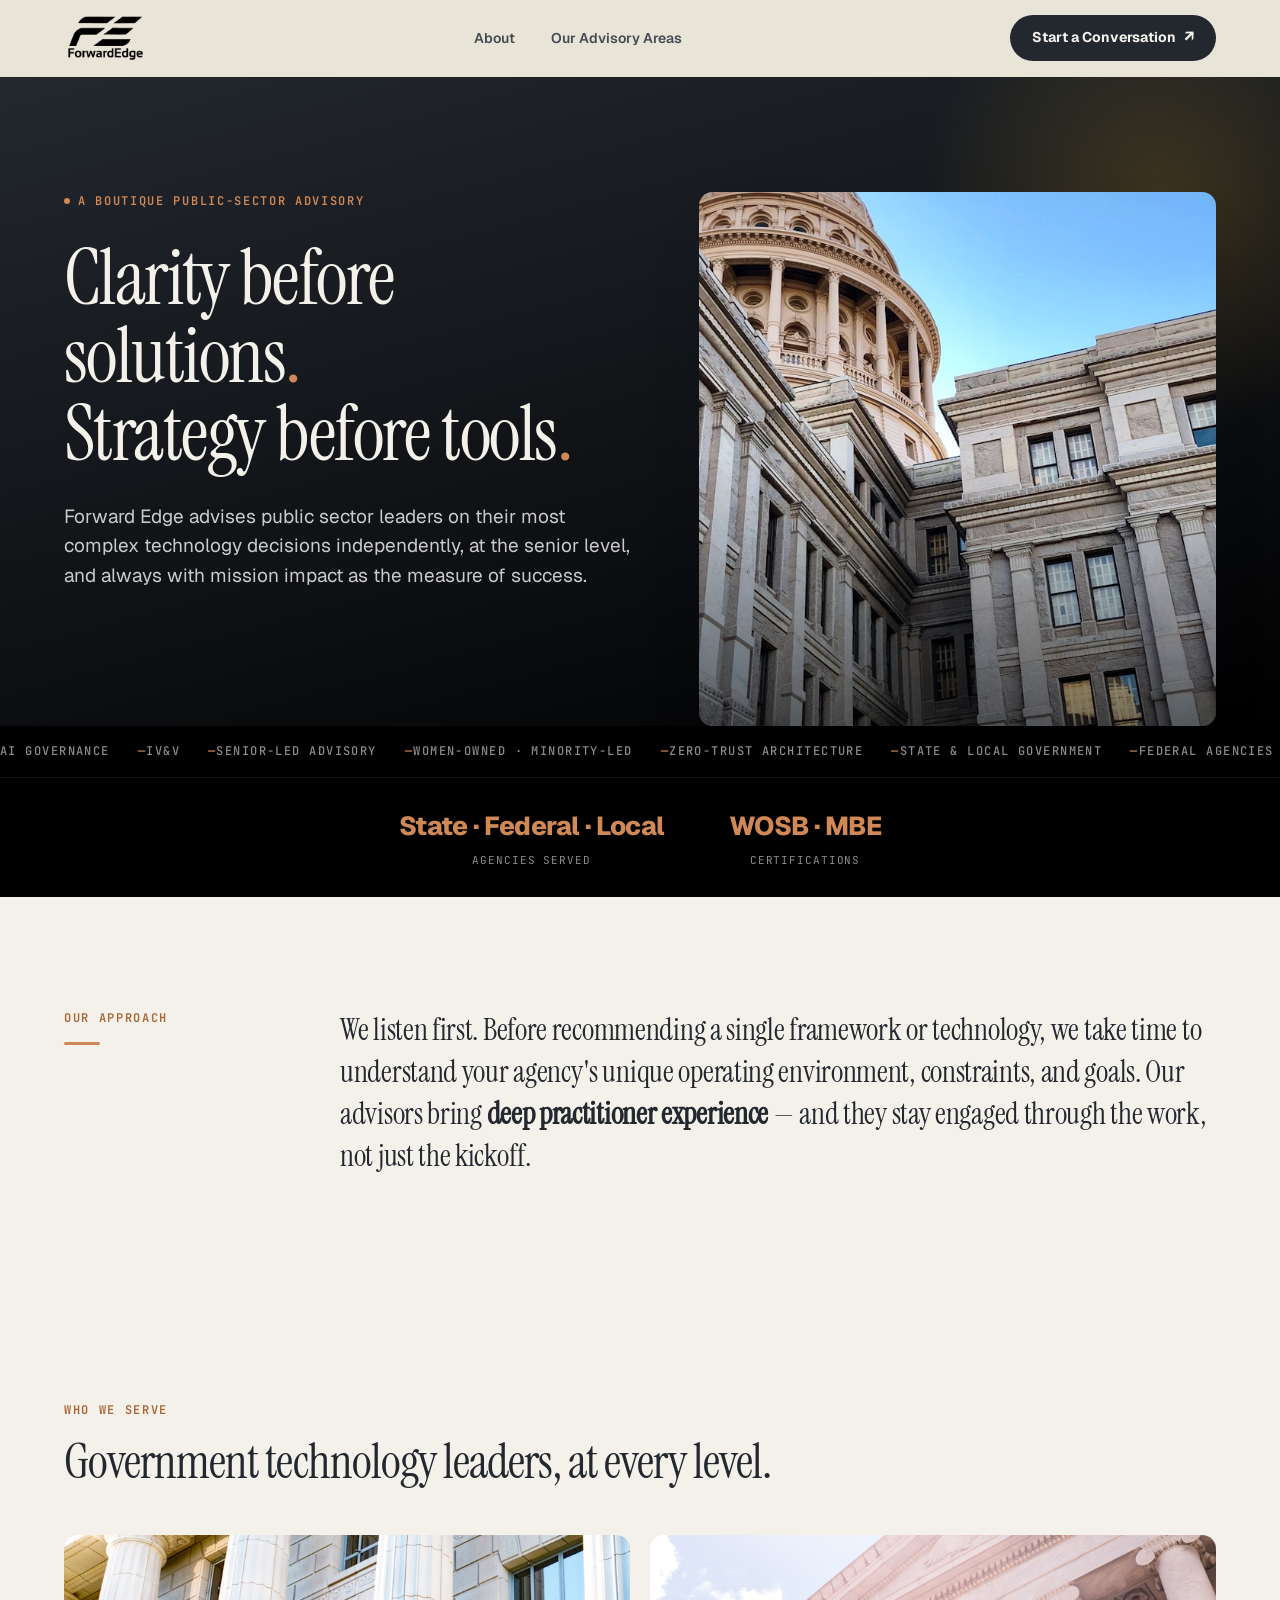
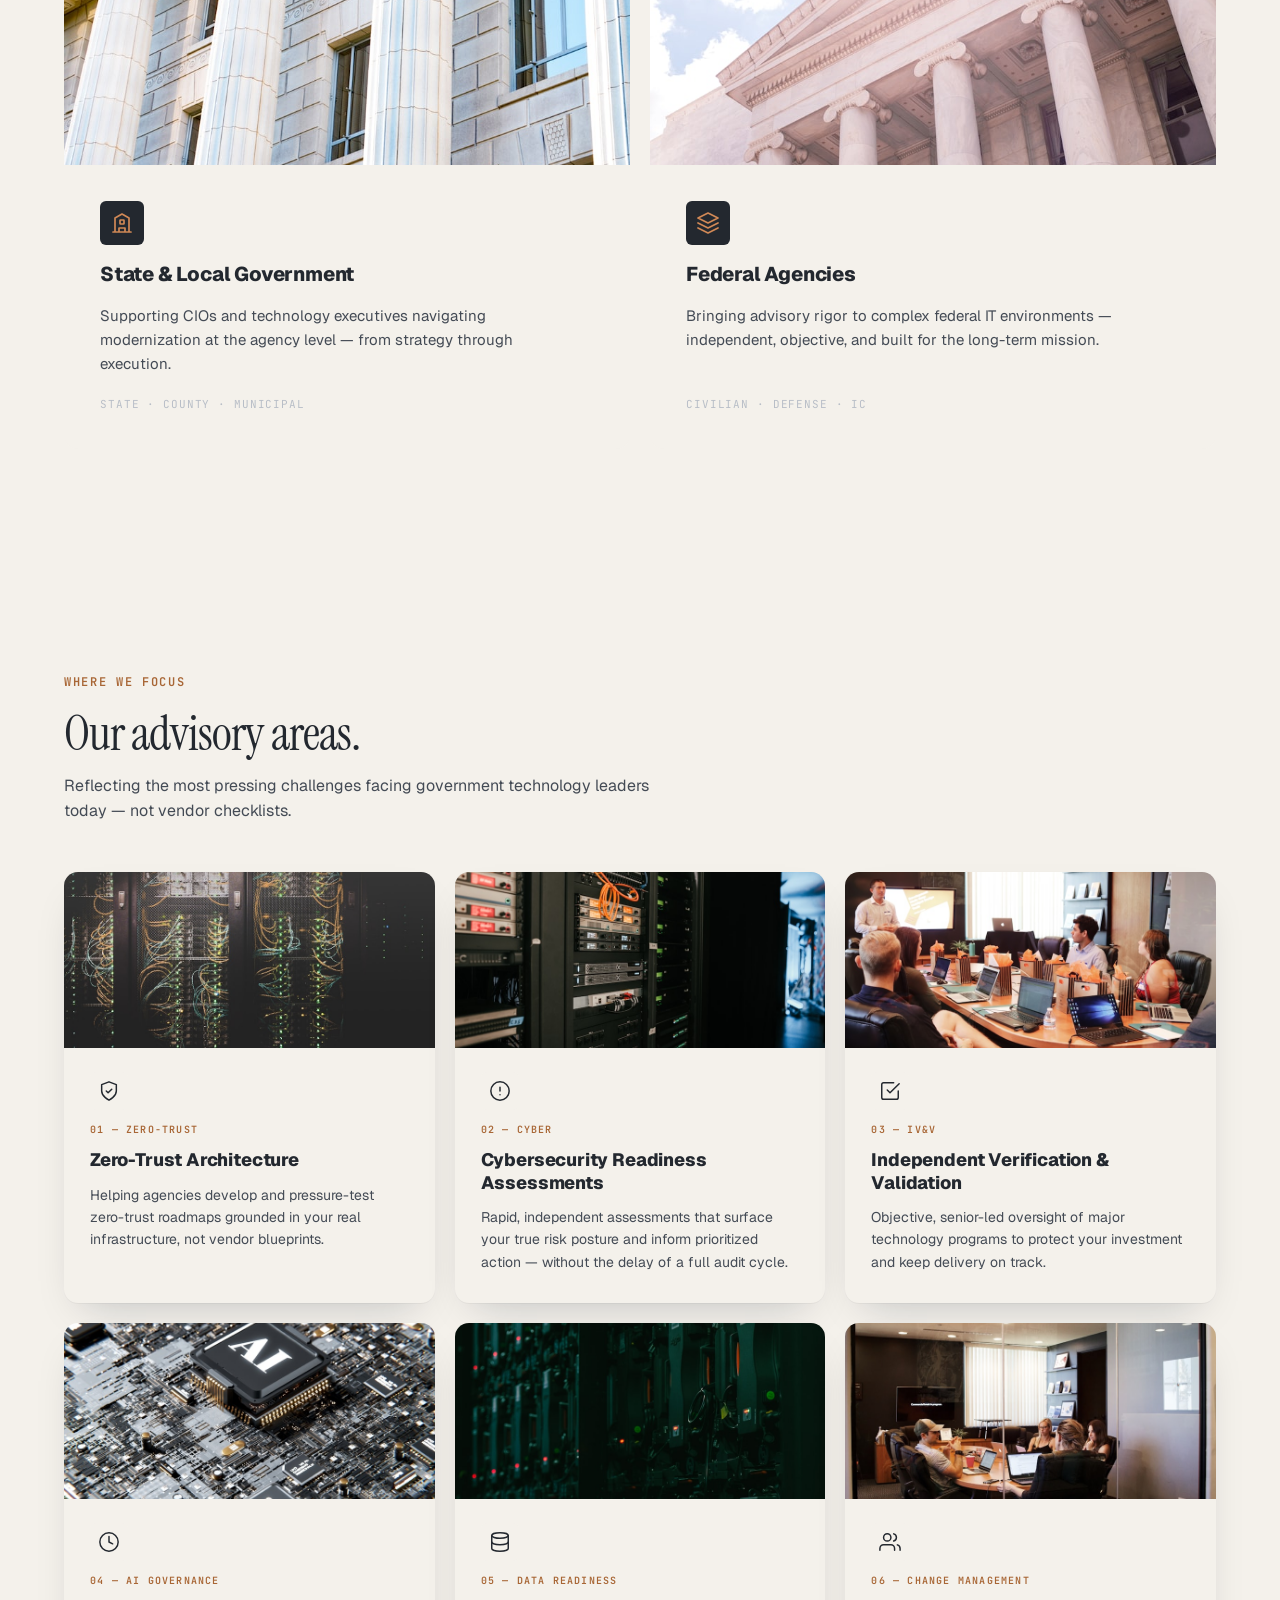
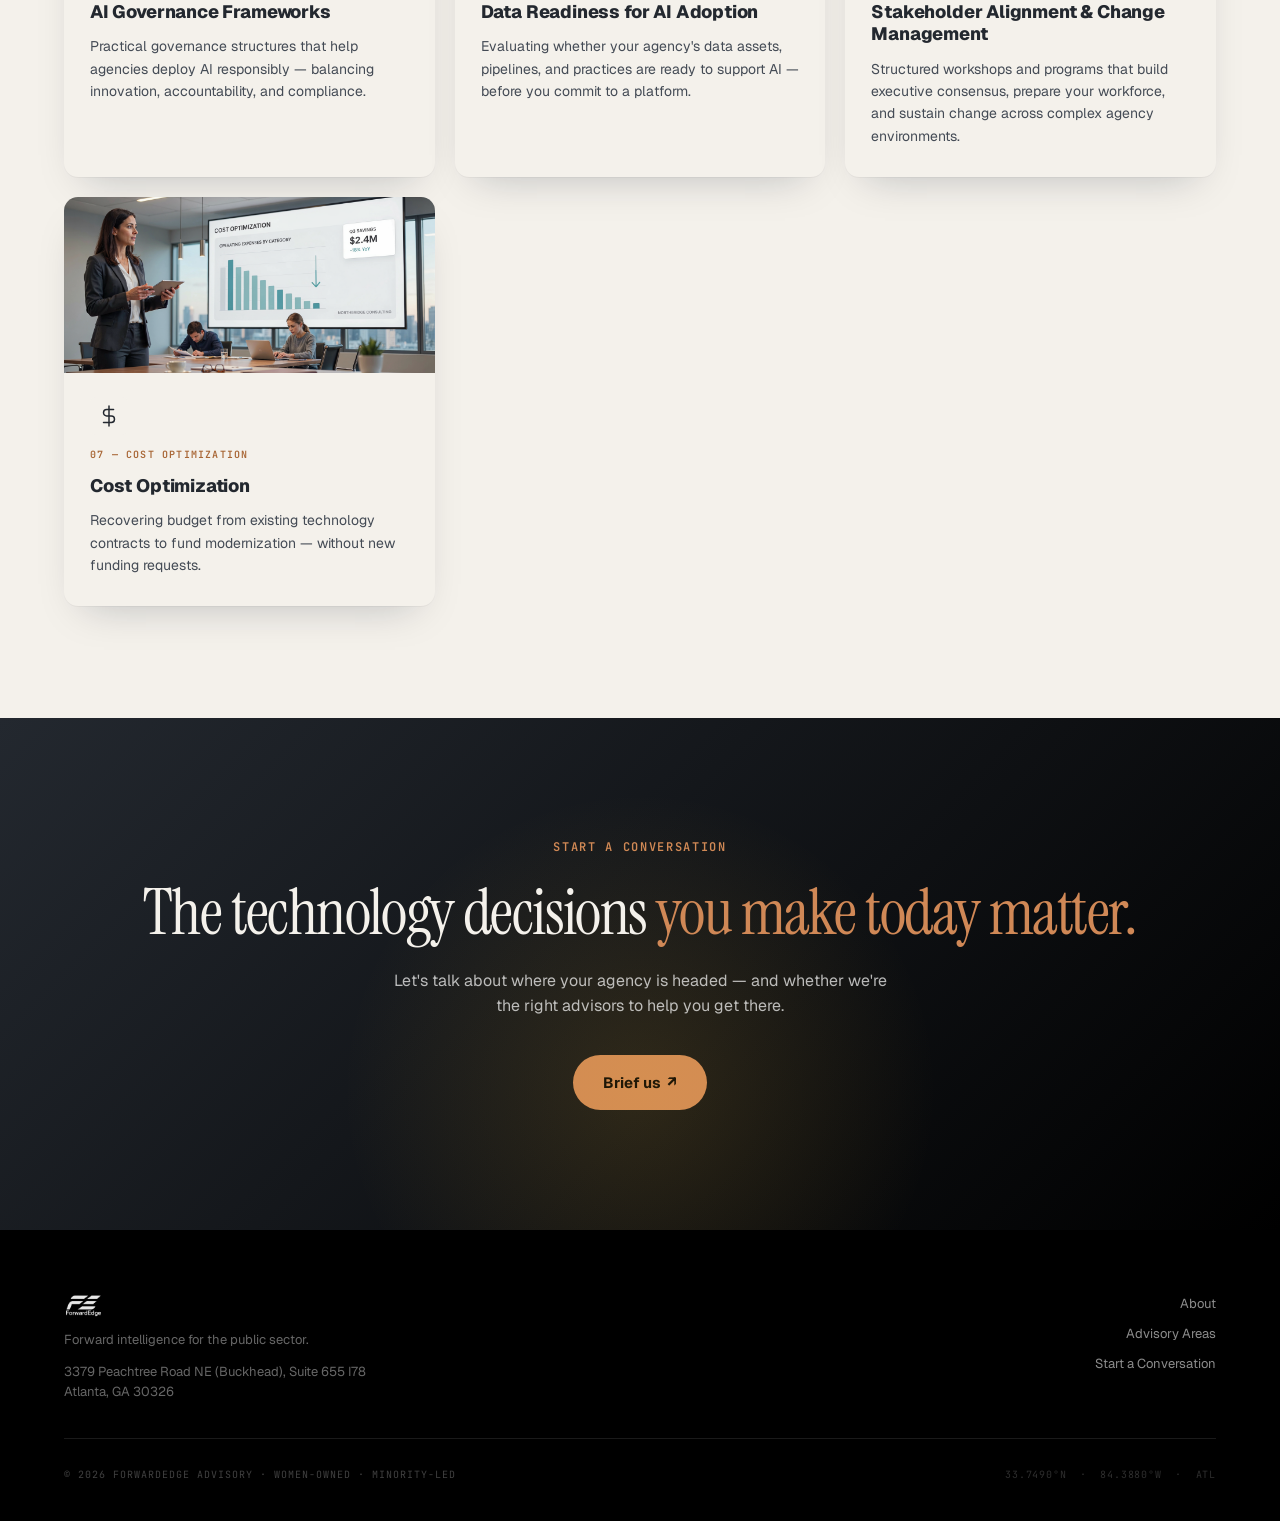
==== commit 2be34751: "Add Buckhead office address to footers and contact page" ====
--- a/index.html
+++ b/index.html
@@ -797,6 +797,7 @@
         <div>
           <div class="footer-logo"><img src="assets/fe-lockup-paper.png" alt="ForwardEdge" /></div>
           <p class="footer-tagline">Forward intelligence for the public sector.</p>
+          <p class="footer-tagline">3379 Peachtree Road NE (Buckhead), Suite 655 I78<br>Atlanta, GA 30326</p>
         </div>
         <nav class="footer-nav" aria-label="Footer navigation">
           <a href="about.html">About</a>
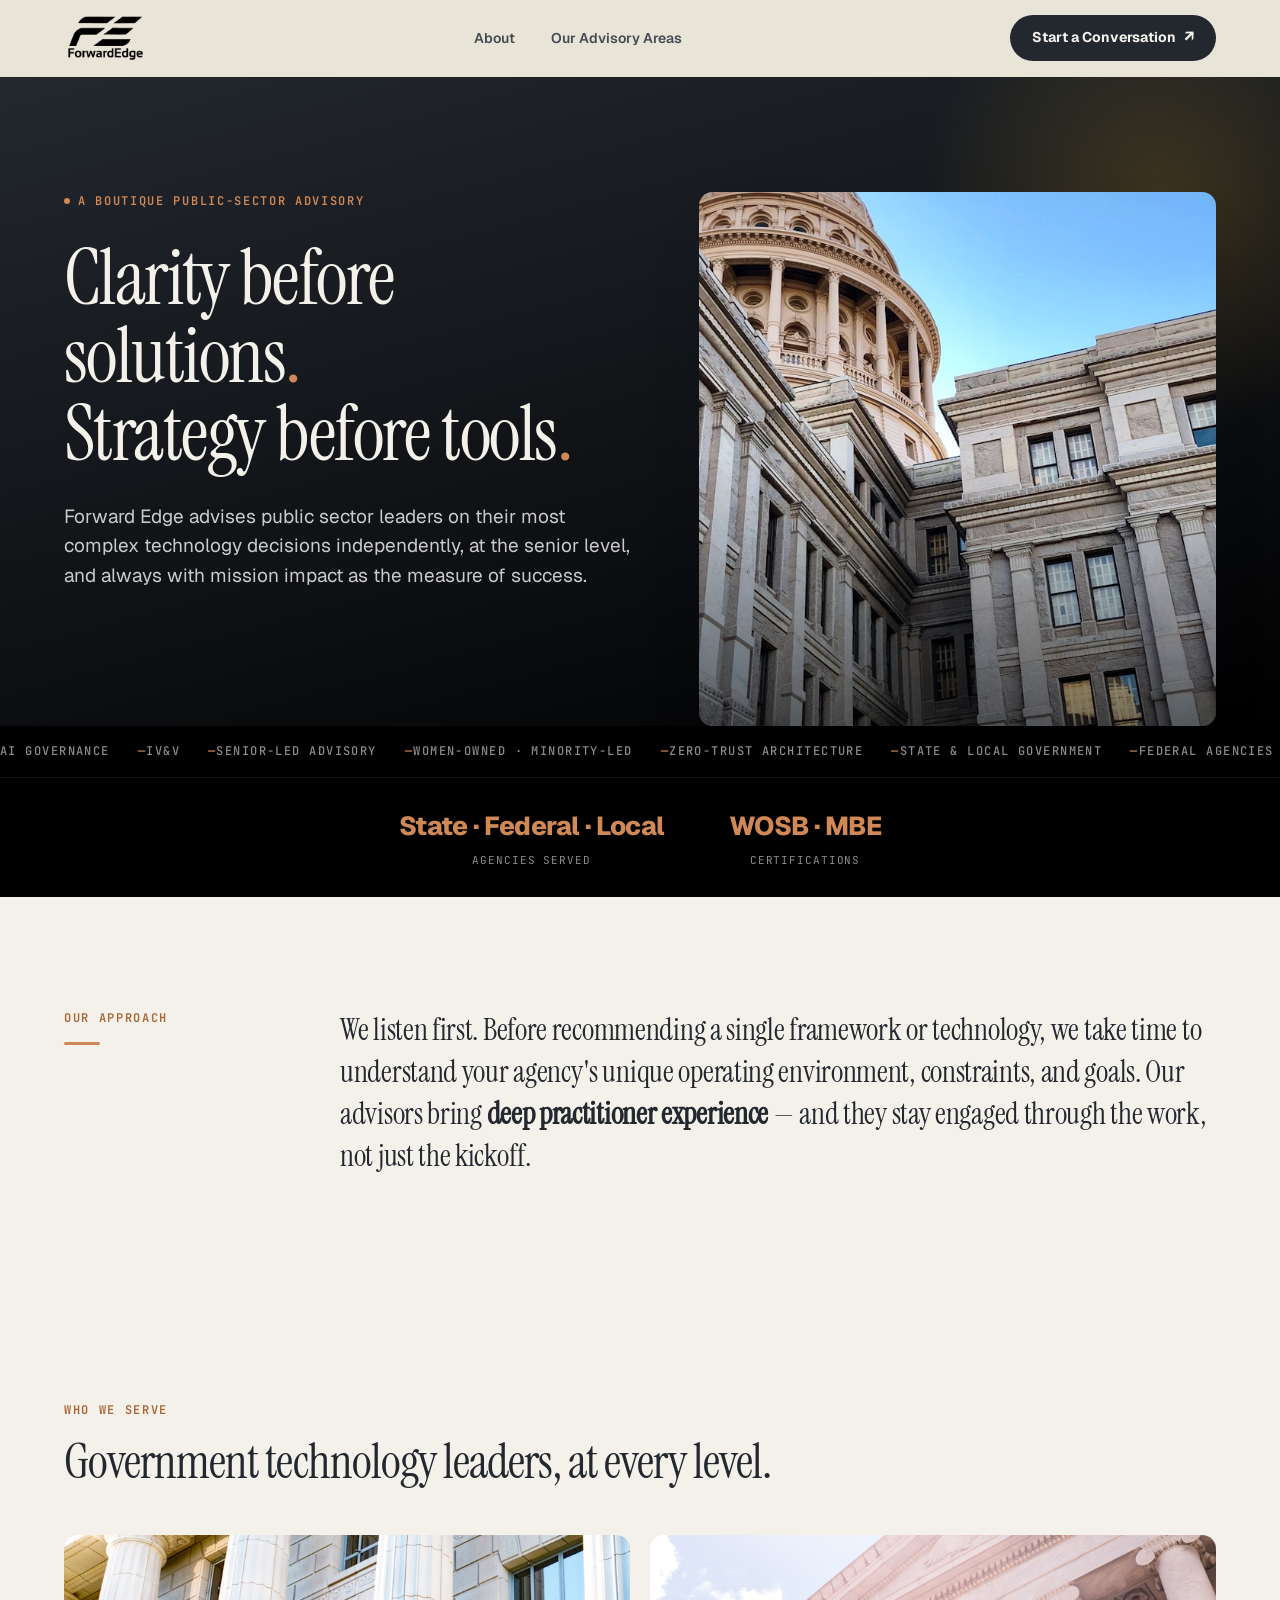
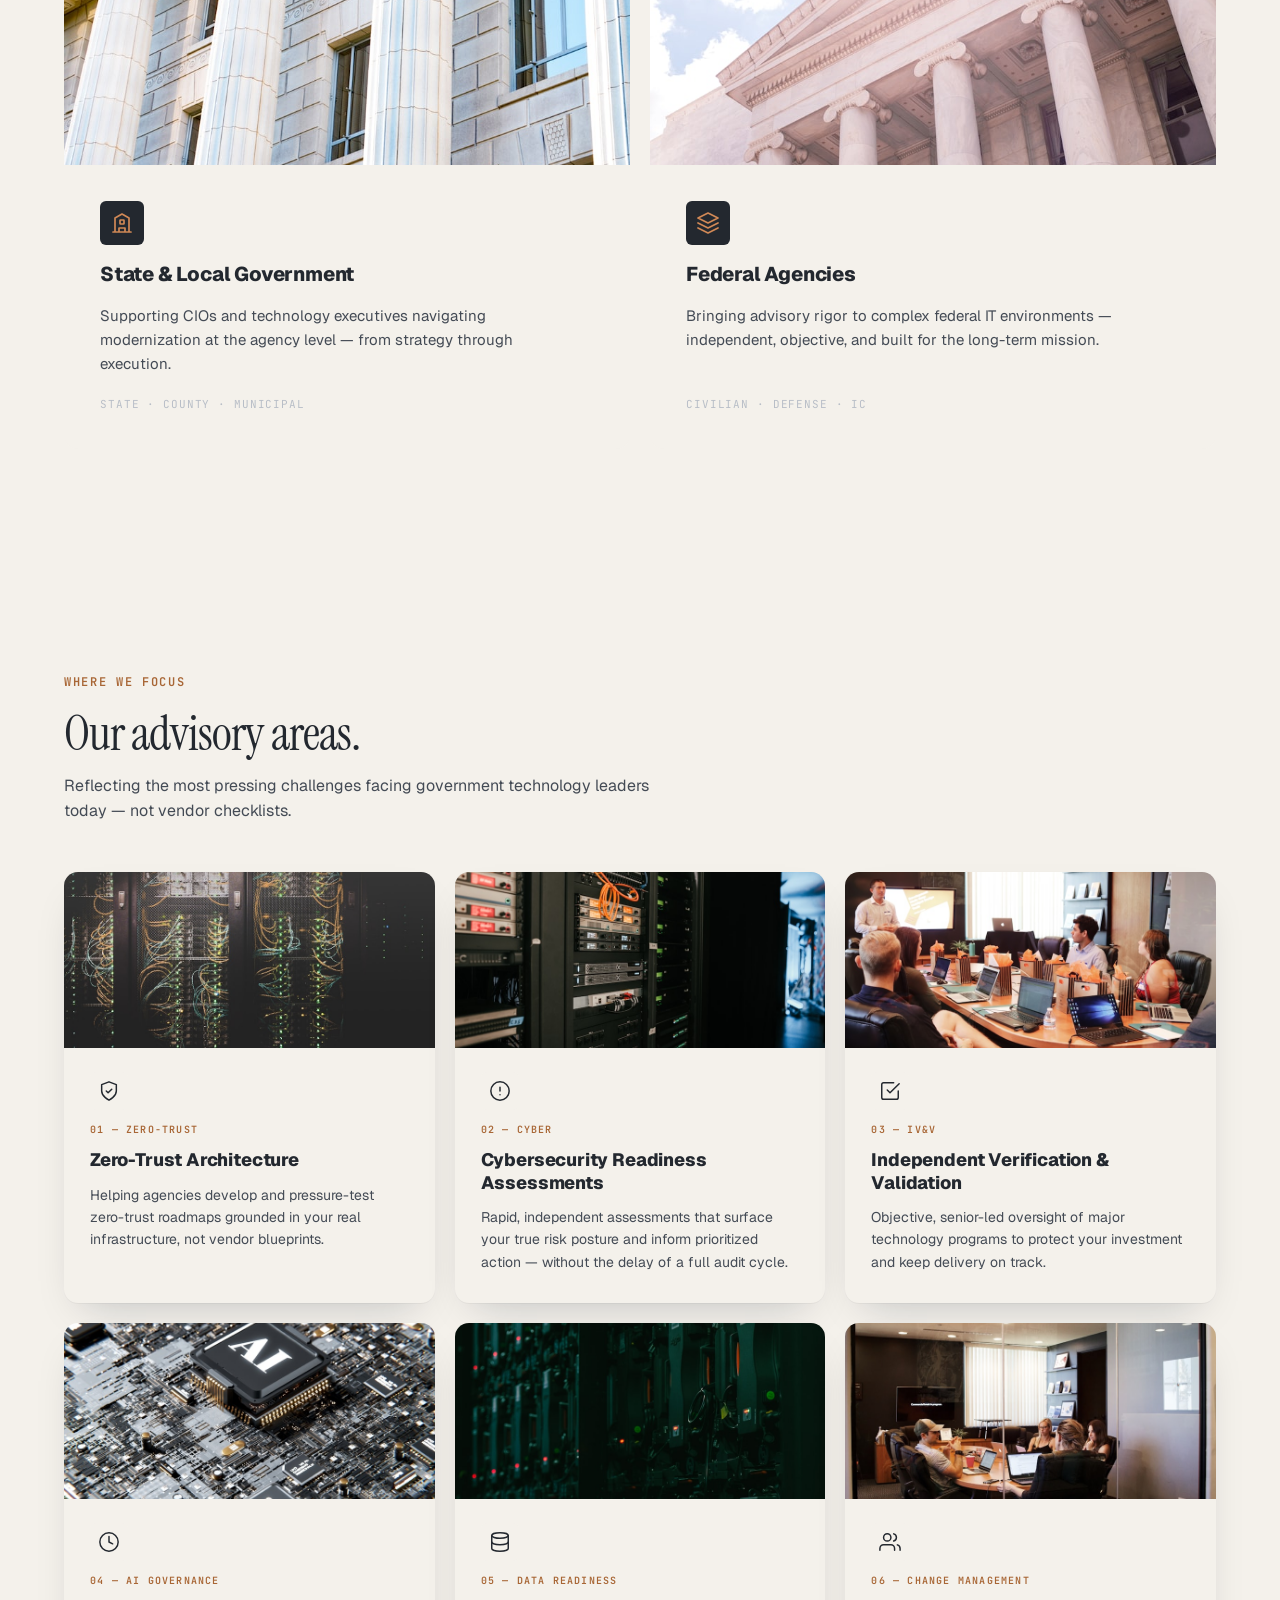
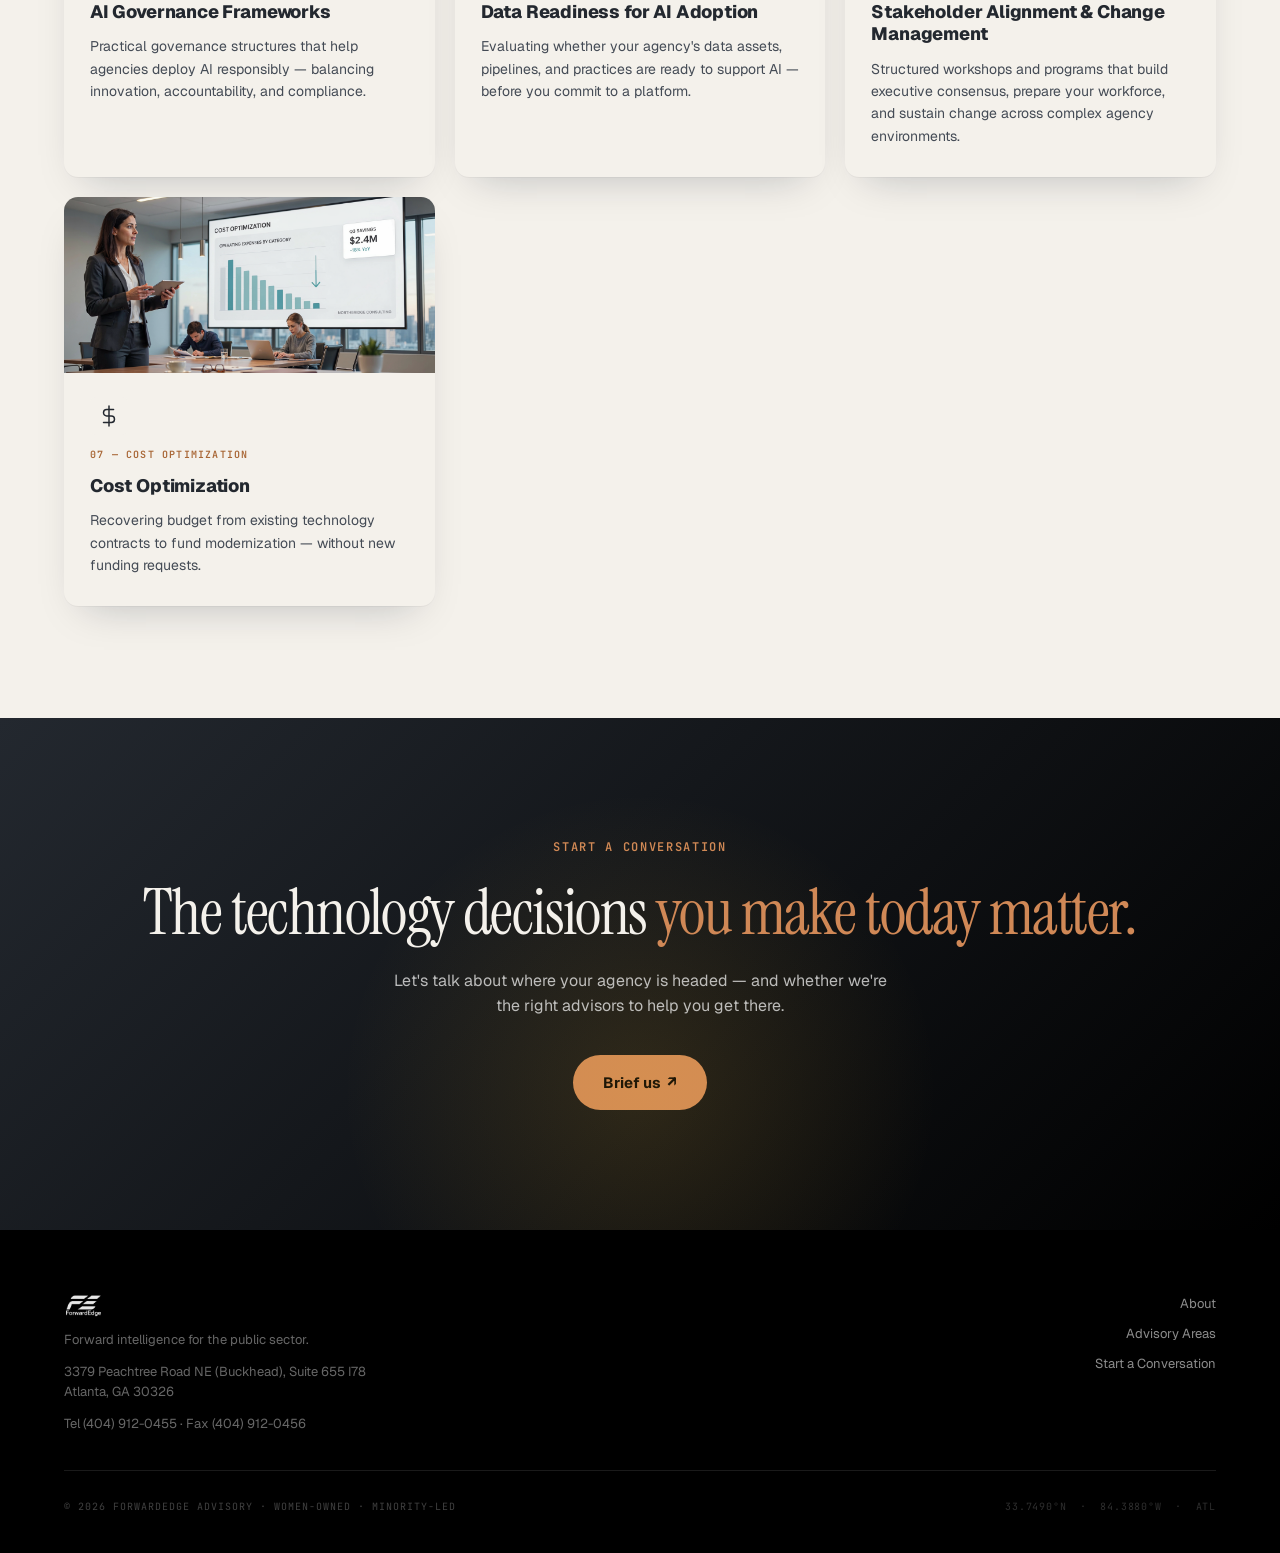
==== commit f29db035: "Add phone (404) 912-0455 and fax (404) 912-0456 to footers and contact page" ====
--- a/index.html
+++ b/index.html
@@ -798,6 +798,7 @@
           <div class="footer-logo"><img src="assets/fe-lockup-paper.png" alt="ForwardEdge" /></div>
           <p class="footer-tagline">Forward intelligence for the public sector.</p>
           <p class="footer-tagline">3379 Peachtree Road NE (Buckhead), Suite 655 I78<br>Atlanta, GA 30326</p>
+          <p class="footer-tagline">Tel <a href="tel:+14049120455" style="color:inherit;">(404) 912-0455</a> · Fax (404) 912-0456</p>
         </div>
         <nav class="footer-nav" aria-label="Footer navigation">
           <a href="about.html">About</a>
